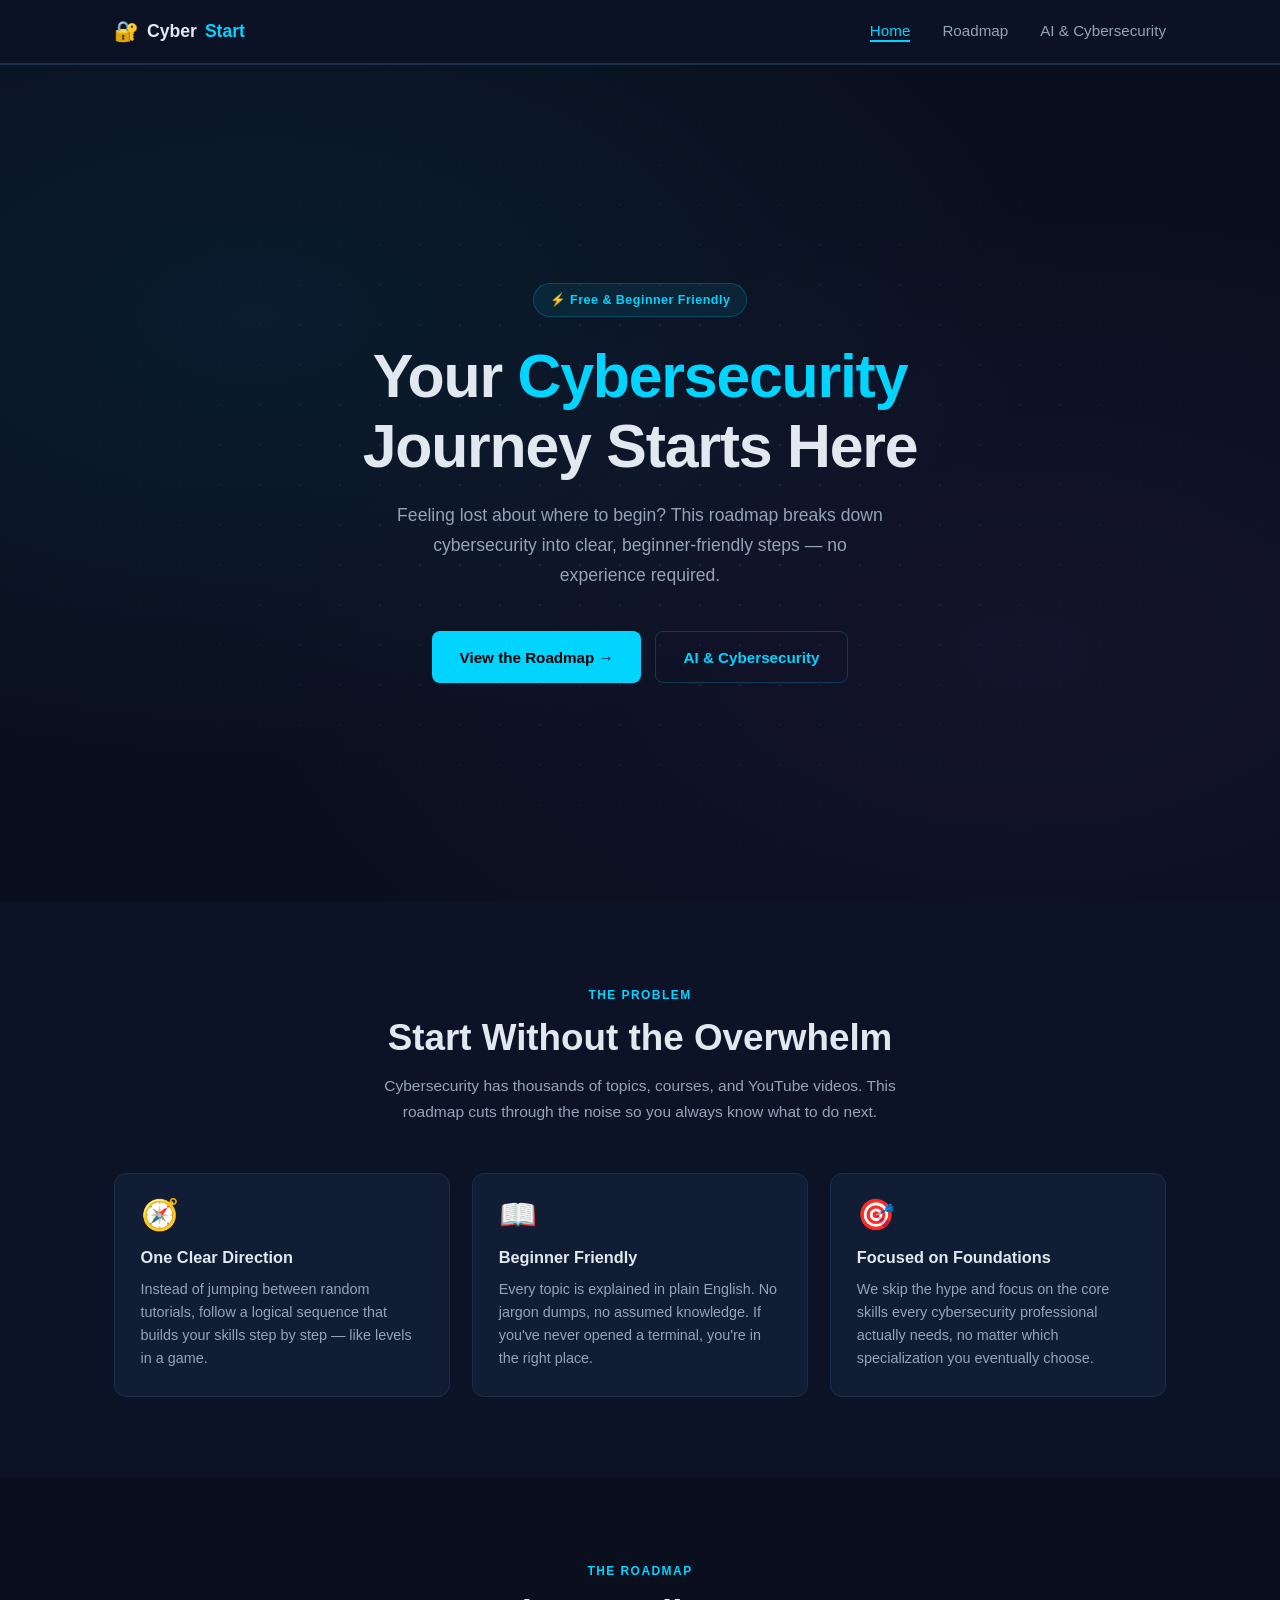
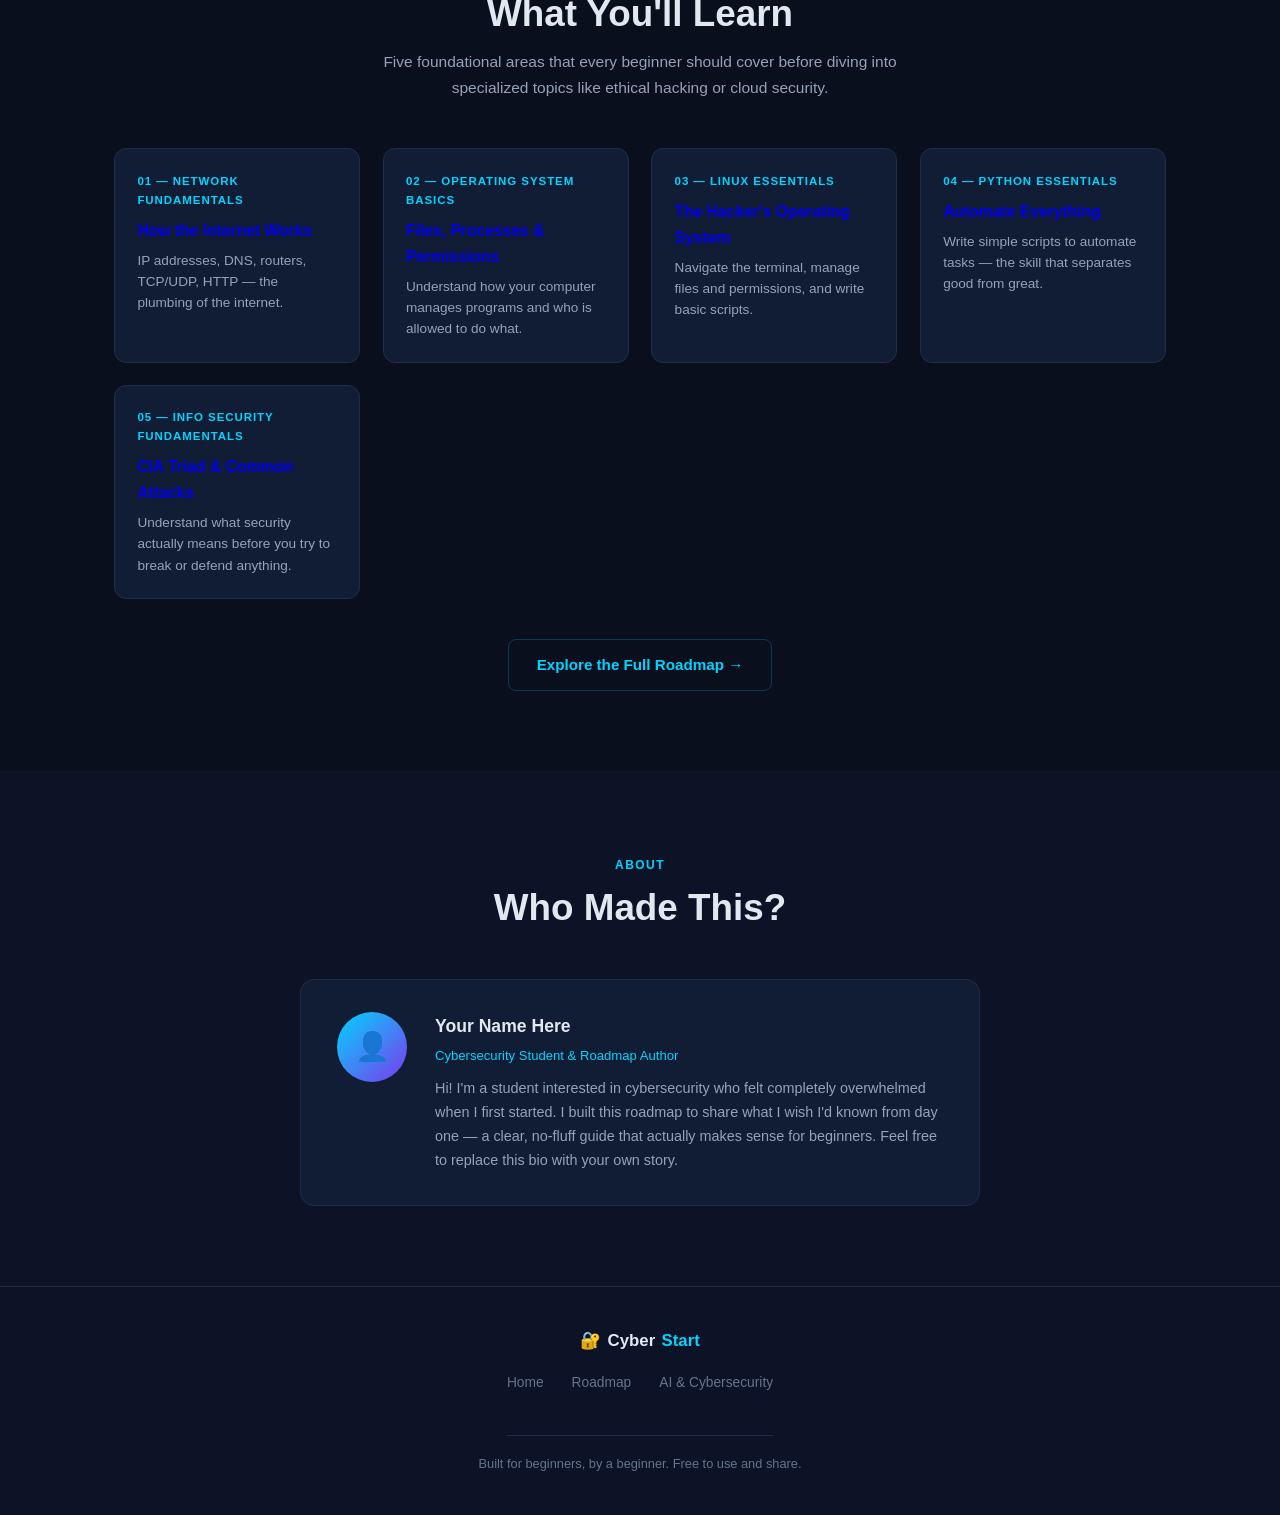
==== index.html @ e7b50ce2 "Add files via upload" ====
<!DOCTYPE html>
<html lang="en">
<head>
  <meta charset="UTF-8" />
  <meta name="viewport" content="width=device-width, initial-scale=1.0" />
  <title>CyberStart — Cybersecurity Roadmap for Beginners</title>
  <meta name="description" content="A free, beginner-friendly cybersecurity roadmap for high school and college students. Learn what to study first, why it matters, and how to get started." />
  <link rel="stylesheet" href="styles.css" />
</head>
<body>

  <!-- =============================================
       NAVIGATION
       Same nav appears on all three pages.
       To change a link, update it here AND in
       roadmap.html and ai-cybersecurity.html.
       ============================================= -->
  <nav>
    <div class="nav-inner">
      <!-- Logo / site name -->
      <a href="index.html" class="nav-logo">
        <span class="icon">🔐</span>
        Cyber<span class="accent">Start</span>
      </a>

      <!-- Desktop navigation links -->
      <ul class="nav-links">
        <li><a href="index.html">Home</a></li>
        <li><a href="roadmap.html">Roadmap</a></li>
        <li><a href="ai-cybersecurity.html">AI &amp; Cybersecurity</a></li>
      </ul>

      <!-- Hamburger button — only visible on mobile -->
      <button class="hamburger" id="hamburger" aria-label="Toggle navigation">
        <span></span>
        <span></span>
        <span></span>
      </button>
    </div>
  </nav>

  <!-- Mobile dropdown menu (toggled by script.js) -->
  <div class="mobile-menu" id="mobile-menu">
    <a href="index.html">Home</a>
    <a href="roadmap.html">Roadmap</a>
    <a href="ai-cybersecurity.html">AI &amp; Cybersecurity</a>
  </div>


  <!-- =============================================
       HERO SECTION
       First thing a visitor sees. Keep the
       headline short and the CTA button obvious.
       ============================================= -->
  <section class="hero">
    <div class="hero-content">

      <!-- Small badge above the heading -->
      <div class="hero-badge">⚡ Free &amp; Beginner Friendly</div>

      <!-- Main heading — .hl adds the blue color to a word -->
      <h1>Your <span class="hl">Cybersecurity</span><br />Journey Starts Here</h1>

      <!-- Subtitle — keep it reassuring, not overwhelming -->
      <p class="subtitle">
        Feeling lost about where to begin? This roadmap breaks down cybersecurity
        into clear, beginner-friendly steps — no experience required.
      </p>

      <!-- Call-to-action buttons -->
      <div class="hero-btns">
        <a href="roadmap.html" class="btn btn-primary">View the Roadmap →</a>
        <a href="ai-cybersecurity.html" class="btn btn-outline">AI &amp; Cybersecurity</a>
      </div>

    </div>
  </section>


  <!-- =============================================
       WHY THIS ROADMAP EXISTS
       Three simple reasons this resource was made.
       ============================================= -->
  <section class="bg-alt">
    <div class="container">

      <div class="sec-header">
        <span class="sec-label">The Problem</span>
        <h2>Start Without the Overwhelm</h2>
        <p>
          Cybersecurity has thousands of topics, courses, and YouTube videos.
          This roadmap cuts through the noise so you always know what to do next.
        </p>
      </div>

      <!-- Three "why" cards in a row (stacks on mobile) -->
      <div class="grid-3">

        <div class="card">
          <span class="card-icon">🧭</span>
          <h3>One Clear Direction</h3>
          <p>
            Instead of jumping between random tutorials, follow a logical sequence
            that builds your skills step by step — like levels in a game.
          </p>
        </div>

        <div class="card">
          <span class="card-icon">📖</span>
          <h3>Beginner Friendly</h3>
          <p>
            Every topic is explained in plain English. No jargon dumps,
            no assumed knowledge. If you've never opened a terminal, you're in
            the right place.
          </p>
        </div>

        <div class="card">
          <span class="card-icon">🎯</span>
          <h3>Focused on Foundations</h3>
          <p>
            We skip the hype and focus on the core skills every cybersecurity
            professional actually needs, no matter which specialization
            you eventually choose.
          </p>
        </div>

      </div>
    </div>
  </section>


  <!-- =============================================
       WHAT YOU'LL LEARN
       Preview of the 5 roadmap topics. Each card
       links to the roadmap page.
       ============================================= -->
  <section>
    <div class="container">

      <div class="sec-header">
        <span class="sec-label">The Roadmap</span>
        <h2>What You'll Learn</h2>
        <p>
          Five foundational areas that every beginner should cover before
          diving into specialized topics like ethical hacking or cloud security.
        </p>
      </div>

      <!-- Five topic preview cards — auto-fit grid -->
      <div class="grid-auto">

        <a href="roadmap.html" class="topic-card">
          <div class="topic-num">01 — Network Fundamentals</div>
          <h3>How the Internet Works</h3>
          <p>IP addresses, DNS, routers, TCP/UDP, HTTP — the plumbing of the internet.</p>
        </a>

        <a href="roadmap.html" class="topic-card">
          <div class="topic-num">02 — Operating System Basics</div>
          <h3>Files, Processes &amp; Permissions</h3>
          <p>Understand how your computer manages programs and who is allowed to do what.</p>
        </a>

        <a href="roadmap.html" class="topic-card">
          <div class="topic-num">03 — Linux Essentials</div>
          <h3>The Hacker's Operating System</h3>
          <p>Navigate the terminal, manage files and permissions, and write basic scripts.</p>
        </a>

        <a href="roadmap.html" class="topic-card">
          <div class="topic-num">04 — Python Essentials</div>
          <h3>Automate Everything</h3>
          <p>Write simple scripts to automate tasks — the skill that separates good from great.</p>
        </a>

        <a href="roadmap.html" class="topic-card">
          <div class="topic-num">05 — Info Security Fundamentals</div>
          <h3>CIA Triad &amp; Common Attacks</h3>
          <p>Understand what security actually means before you try to break or defend anything.</p>
        </a>

      </div>

      <!-- Link to the full roadmap -->
      <div style="text-align:center; margin-top: 2.5rem;">
        <a href="roadmap.html" class="btn btn-outline">Explore the Full Roadmap →</a>
      </div>

    </div>
  </section>


  <!-- =============================================
       ABOUT THE AUTHOR
       Replace the placeholder text below with your
       own name, title, and bio.
       ============================================= -->
  <section class="bg-alt">
    <div class="container">

      <div class="sec-header">
        <span class="sec-label">About</span>
        <h2>Who Made This?</h2>
      </div>

      <div class="about-wrap">
        <div class="about-card">

          <!-- Replace the emoji with a real photo if you want:
               <img src="photo.jpg" alt="Your name" style="width:70px;height:70px;border-radius:50%;" /> -->
          <div class="about-avatar">👤</div>

          <div class="about-info">
            <!-- Replace "Your Name" with your actual name -->
            <h3>Your Name Here</h3>
            <!-- Replace the role below with your own -->
            <span class="about-role">Cybersecurity Student &amp; Roadmap Author</span>
            <!-- Replace this paragraph with your own bio -->
            <p>
              Hi! I'm a student interested in cybersecurity who felt completely overwhelmed
              when I first started. I built this roadmap to share what I wish I'd known
              from day one — a clear, no-fluff guide that actually makes sense for beginners.
              Feel free to replace this bio with your own story.
            </p>
          </div>

        </div>
      </div>

    </div>
  </section>


  <!-- =============================================
       FOOTER
       Same footer appears on all three pages.
       ============================================= -->
  <footer>
    <div class="footer-inner">

      <div class="footer-logo">
        <span class="icon">🔐</span>
        Cyber<span class="accent">Start</span>
      </div>

      <!-- Footer navigation -->
      <nav class="footer-nav" aria-label="Footer navigation">
        <a href="index.html">Home</a>
        <a href="roadmap.html">Roadmap</a>
        <a href="ai-cybersecurity.html">AI &amp; Cybersecurity</a>
      </nav>

      <p class="footer-copy">Built for beginners, by a beginner. Free to use and share.</p>

    </div>
  </footer>

  <!-- Load JavaScript last so the HTML is ready before scripts run -->
  <script src="script.js"></script>

</body>
</html>
---- styles.css ----
/* ============================================================
   CyberStart — Cybersecurity Roadmap for Beginners
   styles.css  |  Shared styles for all three pages
   ============================================================ */

/* --- Color Variables ---
   Change these to easily restyle the whole site */
:root {
  --dark:        #0a0f1e;   /* page background */
  --dark2:       #0d1327;   /* nav / footer / alt sections */
  --card:        #111d35;   /* card backgrounds */
  --border:      #1e2d4a;   /* subtle borders */
  --border-lit:  #2a3f5f;   /* slightly lighter border on hover */
  --blue:        #00d4ff;   /* primary accent (cyan/blue) */
  --blue-dim:    rgba(0, 212, 255, 0.08);
  --blue-border: rgba(0, 212, 255, 0.22);
  --green:       #22c55e;   /* positive / benefits */
  --green-dim:   rgba(34, 197, 94, 0.08);
  --green-border:rgba(34, 197, 94, 0.25);
  --red:         #ef4444;   /* risks / dangers */
  --red-dim:     rgba(239, 68, 68, 0.08);
  --red-border:  rgba(239, 68, 68, 0.25);
  --purple:      #a855f7;   /* AI / special sections */
  --purple-dim:  rgba(168, 85, 247, 0.08);
  --purple-border:rgba(168, 85, 247, 0.25);
  --text:        #e2e8f0;   /* main body text */
  --muted:       #94a3b8;   /* secondary / helper text */
  --dim:         #64748b;   /* tertiary / footnote text */
  --nav-h:       64px;      /* nav bar height */
}

/* --- Reset & Base Styles --- */
*, *::before, *::after { margin: 0; padding: 0; box-sizing: border-box; }
html { scroll-behavior: smooth; }
body {
  font-family: -apple-system, BlinkMacSystemFont, 'Segoe UI', Roboto, Oxygen, Ubuntu, sans-serif;
  background: var(--dark);
  color: var(--text);
  line-height: 1.65;
  font-size: 16px;
}
a { text-decoration: none; }
ul { list-style: none; }
img { max-width: 100%; }

/* ============================================================
   NAVIGATION
   ============================================================ */
nav {
  height: var(--nav-h);
  background: rgba(13, 19, 39, 0.95);
  border-bottom: 1px solid var(--border);
  position: sticky;
  top: 0;
  z-index: 1000;
  backdrop-filter: blur(10px);
}

.nav-inner {
  max-width: 1100px;
  margin: 0 auto;
  padding: 0 1.5rem;
  height: 100%;
  display: flex;
  align-items: center;
  justify-content: space-between;
}

/* Logo */
.nav-logo {
  display: flex;
  align-items: center;
  gap: 0.5rem;
  font-size: 1.1rem;
  font-weight: 700;
  color: var(--text);
}
.nav-logo .icon { color: var(--blue); font-size: 1.25rem; }
.nav-logo .accent { color: var(--blue); }

/* Desktop links */
.nav-links {
  display: flex;
  gap: 2rem;
  align-items: center;
}
.nav-links a {
  color: var(--muted);
  font-size: 0.95rem;
  font-weight: 500;
  transition: color 0.2s;
  position: relative;
  padding-bottom: 3px;
}
/* Animated underline on hover / active */
.nav-links a::after {
  content: '';
  position: absolute;
  left: 0; bottom: 0;
  width: 0; height: 2px;
  background: var(--blue);
  transition: width 0.2s;
}
.nav-links a:hover        { color: var(--text); }
.nav-links a:hover::after { width: 100%; }
.nav-links a.active       { color: var(--blue); }
.nav-links a.active::after{ width: 100%; }

/* Hamburger button — hidden on desktop */
.hamburger {
  display: none;
  flex-direction: column;
  gap: 5px;
  cursor: pointer;
  background: none;
  border: none;
  padding: 6px;
  border-radius: 6px;
  transition: background 0.2s;
}
.hamburger:hover { background: rgba(255,255,255,0.05); }
.hamburger span {
  display: block;
  width: 22px; height: 2px;
  background: var(--text);
  border-radius: 2px;
  transition: all 0.3s;
}
/* Animate to X when open */
.hamburger.active span:nth-child(1) { transform: translateY(7px) rotate(45deg); }
.hamburger.active span:nth-child(2) { opacity: 0; transform: scaleX(0); }
.hamburger.active span:nth-child(3) { transform: translateY(-7px) rotate(-45deg); }

/* Mobile menu — slides down when .open is added via JS */
.mobile-menu {
  background: var(--dark2);
  border-bottom: 1px solid var(--border);
  max-height: 0;
  overflow: hidden;
  transition: max-height 0.32s ease;
}
.mobile-menu.open { max-height: 220px; }
.mobile-menu a {
  display: block;
  padding: 0.85rem 1.5rem;
  color: var(--muted);
  font-size: 0.95rem;
  border-bottom: 1px solid var(--border);
  transition: color 0.2s, background 0.2s;
}
.mobile-menu a:last-child { border-bottom: none; }
.mobile-menu a:hover,
.mobile-menu a.active {
  color: var(--blue);
  background: var(--blue-dim);
}

/* ============================================================
   LAYOUT HELPERS
   ============================================================ */
.container { max-width: 1100px; margin: 0 auto; padding: 0 1.5rem; }
section    { padding: 5rem 1.5rem; }
.bg-alt    { background: var(--dark2); }

/* Section header — used at the top of most sections */
.sec-header { text-align: center; margin-bottom: 3rem; }
.sec-label {
  display: inline-block;
  color: var(--blue);
  font-size: 0.75rem;
  font-weight: 700;
  letter-spacing: 0.12em;
  text-transform: uppercase;
  margin-bottom: 0.6rem;
}
.sec-header h2 {
  font-size: clamp(1.6rem, 3.5vw, 2.3rem);
  font-weight: 700;
  line-height: 1.25;
  margin-bottom: 0.75rem;
}
.sec-header p {
  color: var(--muted);
  max-width: 540px;
  margin: 0 auto;
  font-size: 0.97rem;
}

/* ============================================================
   BUTTONS
   ============================================================ */
.btn {
  display: inline-flex;
  align-items: center;
  gap: 0.45rem;
  padding: 0.78rem 1.7rem;
  border-radius: 8px;
  font-size: 0.95rem;
  font-weight: 600;
  cursor: pointer;
  border: none;
  transition: all 0.2s;
  white-space: nowrap;
}

/* Solid blue button */
.btn-primary { background: var(--blue); color: #000; }
.btn-primary:hover {
  background: #33dbff;
  transform: translateY(-2px);
  box-shadow: 0 8px 24px rgba(0, 212, 255, 0.28);
}

/* Outlined button */
.btn-outline {
  background: transparent;
  color: var(--blue);
  border: 1.5px solid var(--blue-border);
}
.btn-outline:hover {
  background: var(--blue-dim);
  border-color: var(--blue);
  transform: translateY(-2px);
}

/* ============================================================
   HERO SECTION  (index.html only)
   ============================================================ */
.hero {
  min-height: calc(100vh - var(--nav-h));
  display: flex;
  align-items: center;
  justify-content: center;
  text-align: center;
  padding: 5rem 1.5rem;
  position: relative;
  overflow: hidden;
}

/* Radial glow blobs in the background */
.hero::before {
  content: '';
  position: absolute; inset: 0;
  background:
    radial-gradient(ellipse at 20% 30%, rgba(0,212,255,0.07) 0%, transparent 55%),
    radial-gradient(ellipse at 80% 70%, rgba(168,85,247,0.06) 0%, transparent 55%);
  pointer-events: none;
}

/* Subtle dot-grid overlay */
.hero::after {
  content: '';
  position: absolute; inset: 0;
  background-image:
    radial-gradient(rgba(0,212,255,0.12) 1px, transparent 1px);
  background-size: 40px 40px;
  pointer-events: none;
  mask-image: radial-gradient(ellipse at 50% 50%, black 20%, transparent 75%);
  -webkit-mask-image: radial-gradient(ellipse at 50% 50%, black 20%, transparent 75%);
}

.hero-content {
  position: relative;
  z-index: 1;
  max-width: 680px;
  animation: fadeUp 0.65s ease both;
}

@keyframes fadeUp {
  from { opacity: 0; transform: translateY(22px); }
  to   { opacity: 1; transform: translateY(0); }
}

/* Small badge above the heading */
.hero-badge {
  display: inline-flex;
  align-items: center;
  gap: 0.4rem;
  background: var(--blue-dim);
  border: 1px solid var(--blue-border);
  color: var(--blue);
  padding: 0.35rem 1rem;
  border-radius: 100px;
  font-size: 0.78rem;
  font-weight: 600;
  letter-spacing: 0.04em;
  margin-bottom: 1.6rem;
}

.hero h1 {
  font-size: clamp(2.1rem, 6vw, 3.8rem);
  font-weight: 800;
  line-height: 1.15;
  letter-spacing: -0.02em;
  margin-bottom: 1.2rem;
}
.hero h1 .hl { color: var(--blue); } /* highlighted word */

.hero .subtitle {
  font-size: clamp(0.97rem, 2vw, 1.1rem);
  color: var(--muted);
  max-width: 500px;
  margin: 0 auto 2.5rem;
  line-height: 1.7;
}

.hero-btns {
  display: flex;
  gap: 0.9rem;
  justify-content: center;
  flex-wrap: wrap;
}

/* ============================================================
   PAGE HEADER  (roadmap.html & ai-cybersecurity.html)
   ============================================================ */
.page-header {
  padding: 4rem 1.5rem 3.5rem;
  text-align: center;
  background: var(--dark2);
  border-bottom: 1px solid var(--border);
  position: relative;
  overflow: hidden;
}
.page-header::before {
  content: '';
  position: absolute; inset: 0;
  background: radial-gradient(ellipse at 50% 110%, rgba(0,212,255,0.06) 0%, transparent 65%);
  pointer-events: none;
}
.page-header-inner { position: relative; z-index: 1; max-width: 600px; margin: 0 auto; }
.page-header .pg-label {
  display: inline-block;
  color: var(--blue);
  font-size: 0.75rem;
  font-weight: 700;
  letter-spacing: 0.12em;
  text-transform: uppercase;
  margin-bottom: 0.65rem;
}
.page-header h1 {
  font-size: clamp(1.8rem, 4.5vw, 2.8rem);
  font-weight: 800;
  letter-spacing: -0.02em;
  line-height: 1.2;
  margin-bottom: 0.9rem;
}
.page-header p { color: var(--muted); font-size: 0.97rem; line-height: 1.7; }

/* ============================================================
   CARDS  (general purpose)
   ============================================================ */
.card {
  background: var(--card);
  border: 1px solid var(--border);
  border-radius: 12px;
  padding: 1.6rem;
  transition: border-color 0.2s, transform 0.2s, box-shadow 0.2s;
}
.card:hover {
  border-color: var(--border-lit);
  transform: translateY(-3px);
  box-shadow: 0 12px 32px rgba(0,0,0,0.3);
}
.card .card-icon { font-size: 1.9rem; display: block; margin-bottom: 0.9rem; line-height: 1; }
.card h3 { font-size: 1.02rem; font-weight: 600; margin-bottom: 0.45rem; }
.card p  { color: var(--muted); font-size: 0.9rem; line-height: 1.6; }

/* Grid presets */
.grid-3   { display: grid; grid-template-columns: repeat(3,1fr); gap: 1.4rem; }
.grid-2   { display: grid; grid-template-columns: repeat(2,1fr); gap: 1.4rem; }
.grid-auto{ display: grid; grid-template-columns: repeat(auto-fit, minmax(210px,1fr)); gap: 1.4rem; }

/* ============================================================
   TOPIC PREVIEW CARDS  (index.html "What You'll Learn")
   ============================================================ */
.topic-card {
  display: block;
  background: var(--card);
  border: 1px solid var(--border);
  border-radius: 12px;
  padding: 1.4rem;
  transition: border-color 0.2s, transform 0.2s;
}
.topic-card:hover {
  border-color: var(--blue-border);
  transform: translateY(-3px);
}
.topic-num {
  font-size: 0.72rem;
  font-weight: 700;
  color: var(--blue);
  letter-spacing: 0.08em;
  text-transform: uppercase;
  margin-bottom: 0.5rem;
}
.topic-card h3 { font-size: 0.98rem; font-weight: 600; margin-bottom: 0.4rem; }
.topic-card p  { color: var(--muted); font-size: 0.85rem; line-height: 1.55; }

/* ============================================================
   ABOUT CARD  (index.html)
   ============================================================ */
.about-wrap { max-width: 680px; margin: 0 auto; }
.about-card {
  display: flex;
  gap: 1.75rem;
  align-items: flex-start;
  background: var(--card);
  border: 1px solid var(--border);
  border-radius: 14px;
  padding: 2rem 2.25rem;
}
.about-avatar {
  width: 70px; height: 70px;
  border-radius: 50%;
  background: linear-gradient(135deg, var(--blue), #7c3aed);
  display: flex;
  align-items: center;
  justify-content: center;
  font-size: 1.75rem;
  flex-shrink: 0;
}
.about-info h3   { font-size: 1.1rem; font-weight: 700; margin-bottom: 0.2rem; }
.about-role      { color: var(--blue); font-size: 0.82rem; margin-bottom: 0.7rem; display: block; }
.about-info p    { color: var(--muted); font-size: 0.9rem; line-height: 1.65; }

/* ============================================================
   ROADMAP ACCORDION  (roadmap.html)
   ============================================================ */
.roadmap-list { max-width: 780px; margin: 0 auto; }

.rm-card {
  background: var(--card);
  border: 1px solid var(--border);
  border-radius: 12px;
  margin-bottom: 1rem;
  overflow: hidden;
  transition: border-color 0.2s;
}
.rm-card:hover    { border-color: var(--border-lit); }
.rm-card.is-open  { border-color: var(--blue-border); }

/* Clickable header row */
.rm-header {
  display: flex;
  align-items: center;
  justify-content: space-between;
  padding: 1.2rem 1.5rem;
  cursor: pointer;
  user-select: none;
  gap: 1rem;
  transition: background 0.2s;
}
.rm-header:hover { background: rgba(255,255,255,0.02); }

.rm-header-left { display: flex; align-items: center; gap: 1rem; }

/* Numbered circle */
.rm-num {
  width: 36px; height: 36px;
  background: var(--blue-dim);
  border: 1px solid var(--blue-border);
  border-radius: 50%;
  display: flex;
  align-items: center;
  justify-content: center;
  font-size: 0.82rem;
  font-weight: 700;
  color: var(--blue);
  flex-shrink: 0;
}
.rm-title h3    { font-size: 1rem; font-weight: 600; margin-bottom: 0.1rem; }
.rm-title span  { font-size: 0.78rem; color: var(--dim); }

/* Chevron icon — rotates when open */
.rm-chevron {
  color: var(--dim);
  font-size: 0.95rem;
  flex-shrink: 0;
  transition: transform 0.3s, color 0.2s;
}
.rm-card.is-open .rm-chevron { transform: rotate(180deg); color: var(--blue); }

/* Expandable body */
.rm-body {
  max-height: 0;
  overflow: hidden;
  transition: max-height 0.42s ease;
}
.rm-card.is-open .rm-body { max-height: 700px; }

.rm-inner {
  padding: 1.5rem;
  border-top: 1px solid var(--border);
}
.rm-inner > p { color: var(--muted); font-size: 0.9rem; line-height: 1.7; margin-bottom: 1.1rem; }

/* Mini label inside the accordion body */
.rm-label {
  font-size: 0.72rem;
  font-weight: 700;
  letter-spacing: 0.1em;
  text-transform: uppercase;
  color: var(--blue);
  margin-bottom: 0.55rem;
  margin-top: 1.1rem;
}
.rm-label:first-child { margin-top: 0; }

.rm-inner .why-text {
  color: var(--muted);
  font-size: 0.9rem;
  line-height: 1.65;
}

/* Concept pill tags */
.tags {
  display: flex;
  flex-wrap: wrap;
  gap: 0.45rem;
}
.tag {
  background: var(--blue-dim);
  border: 1px solid var(--blue-border);
  color: var(--blue);
  padding: 0.25rem 0.7rem;
  border-radius: 100px;
  font-size: 0.78rem;
  font-weight: 500;
}

/* Next Step box inside accordion */
.next-step {
  display: flex;
  gap: 0.75rem;
  align-items: flex-start;
  background: var(--green-dim);
  border: 1px solid var(--green-border);
  border-radius: 8px;
  padding: 0.9rem 1.1rem;
  margin-top: 1.1rem;
}
.next-step-icon { font-size: 1rem; flex-shrink: 0; line-height: 1.6; }
.next-step p    { color: var(--muted); font-size: 0.86rem; line-height: 1.6; margin: 0; }
.next-step strong { color: var(--green); }

/* ============================================================
   AI PAGE — BENEFIT & RISK CARDS
   ============================================================ */
.benefit-card {
  background: var(--card);
  border: 1px solid var(--border);
  border-left: 3px solid var(--green);
  border-radius: 12px;
  padding: 1.4rem;
  transition: transform 0.2s, box-shadow 0.2s;
}
.benefit-card:hover { transform: translateY(-3px); box-shadow: 0 8px 24px rgba(0,0,0,0.25); }

.risk-card {
  background: var(--card);
  border: 1px solid var(--border);
  border-left: 3px solid var(--red);
  border-radius: 12px;
  padding: 1.4rem;
  transition: transform 0.2s, box-shadow 0.2s;
}
.risk-card:hover { transform: translateY(-3px); box-shadow: 0 8px 24px rgba(0,0,0,0.25); }

.benefit-card .ci, .risk-card .ci { font-size: 1.5rem; display: block; margin-bottom: 0.65rem; line-height: 1; }
.benefit-card h3, .risk-card h3   { font-size: 0.97rem; font-weight: 600; margin-bottom: 0.35rem; }
.benefit-card p,  .risk-card p    { color: var(--muted); font-size: 0.86rem; line-height: 1.6; }

/* AI intro two-column layout */
.ai-intro {
  display: grid;
  grid-template-columns: 1fr 1fr;
  gap: 3rem;
  align-items: center;
  max-width: 900px;
  margin: 0 auto;
}
.ai-intro-text h2  { font-size: clamp(1.4rem, 2.8vw, 1.95rem); font-weight: 700; margin-bottom: 0.85rem; line-height: 1.3; }
.ai-intro-text p   { color: var(--muted); font-size: 0.92rem; line-height: 1.7; margin-bottom: 0.85rem; }
.ai-intro-text p:last-child { margin-bottom: 0; }

/* Highlight items on the right column */
.ai-highlights { display: flex; flex-direction: column; gap: 0.9rem; }
.ai-hi {
  display: flex;
  gap: 0.85rem;
  align-items: flex-start;
  background: var(--card);
  border: 1px solid var(--border);
  border-radius: 10px;
  padding: 0.9rem 1.1rem;
}
.ai-hi .hi-icon { font-size: 1.3rem; line-height: 1; flex-shrink: 0; }
.ai-hi h4  { font-size: 0.88rem; font-weight: 600; margin-bottom: 0.15rem; }
.ai-hi p   { font-size: 0.8rem;  color: var(--muted); line-height: 1.5; }

/* ============================================================
   SKILLS SECTION  (ai-cybersecurity.html)
   ============================================================ */
.skills-center { text-align: center; }
.skills-center > p { color: var(--muted); max-width: 540px; margin: 0 auto 1.75rem; font-size: 0.93rem; }
.skill-tags { display: flex; flex-wrap: wrap; gap: 0.7rem; justify-content: center; }
.skill-tag {
  background: var(--purple-dim);
  border: 1px solid var(--purple-border);
  color: var(--purple);
  padding: 0.45rem 1.1rem;
  border-radius: 100px;
  font-size: 0.86rem;
  font-weight: 500;
  transition: background 0.2s;
}
.skill-tag:hover { background: rgba(168,85,247,0.14); }

/* ============================================================
   CALLOUT / CONCLUSION BOX
   ============================================================ */
.callout {
  background: linear-gradient(135deg, rgba(0,212,255,0.05), rgba(168,85,247,0.05));
  border: 1px solid var(--border-lit);
  border-radius: 16px;
  padding: 3rem 2rem;
  text-align: center;
  max-width: 680px;
  margin: 0 auto;
}
.callout .c-icon    { font-size: 2.4rem; display: block; margin-bottom: 1.1rem; line-height: 1; }
.callout h2         { font-size: clamp(1.35rem, 2.8vw, 1.85rem); font-weight: 700; margin-bottom: 0.9rem; line-height: 1.3; }
.callout p          { color: var(--muted); font-size: 0.92rem; line-height: 1.7; margin-bottom: 0.7rem; }
.callout p:last-of-type { margin-bottom: 1.6rem; }

/* ============================================================
   FOOTER
   ============================================================ */
footer {
  background: var(--dark2);
  border-top: 1px solid var(--border);
  padding: 2.5rem 1.5rem;
}
.footer-inner {
  max-width: 1100px;
  margin: 0 auto;
  display: flex;
  flex-direction: column;
  align-items: center;
  gap: 1.1rem;
  text-align: center;
}
.footer-logo {
  display: flex;
  align-items: center;
  gap: 0.4rem;
  font-size: 1.05rem;
  font-weight: 700;
  color: var(--text);
}
.footer-logo .icon  { color: var(--blue); }
.footer-logo .accent{ color: var(--blue); }
.footer-nav { display: flex; gap: 1.75rem; flex-wrap: wrap; justify-content: center; }
.footer-nav a { color: var(--dim); font-size: 0.86rem; transition: color 0.2s; }
.footer-nav a:hover { color: var(--blue); }
.footer-copy { color: var(--dim); font-size: 0.8rem; }

/* ============================================================
   RESPONSIVE BREAKPOINTS
   ============================================================ */

/* Tablet */
@media (max-width: 900px) {
  .grid-3   { grid-template-columns: repeat(2,1fr); }
  .ai-intro { grid-template-columns: 1fr; gap: 2rem; }
}

/* Mobile */
@media (max-width: 640px) {
  /* Show hamburger, hide desktop nav links */
  .nav-links  { display: none; }
  .hamburger  { display: flex; }

  /* Single-column grids */
  .grid-3, .grid-2 { grid-template-columns: 1fr; }

  section { padding: 3.5rem 1.25rem; }

  .about-card {
    flex-direction: column;
    align-items: center;
    text-align: center;
    padding: 1.6rem;
  }

  .hero-btns          { flex-direction: column; align-items: center; }
  .btn                { width: 100%; justify-content: center; max-width: 280px; }

  .callout { padding: 2rem 1.25rem; }
}

@media (max-width: 400px) {
  .hero { min-height: auto; padding: 4rem 1rem 3.5rem; }
}
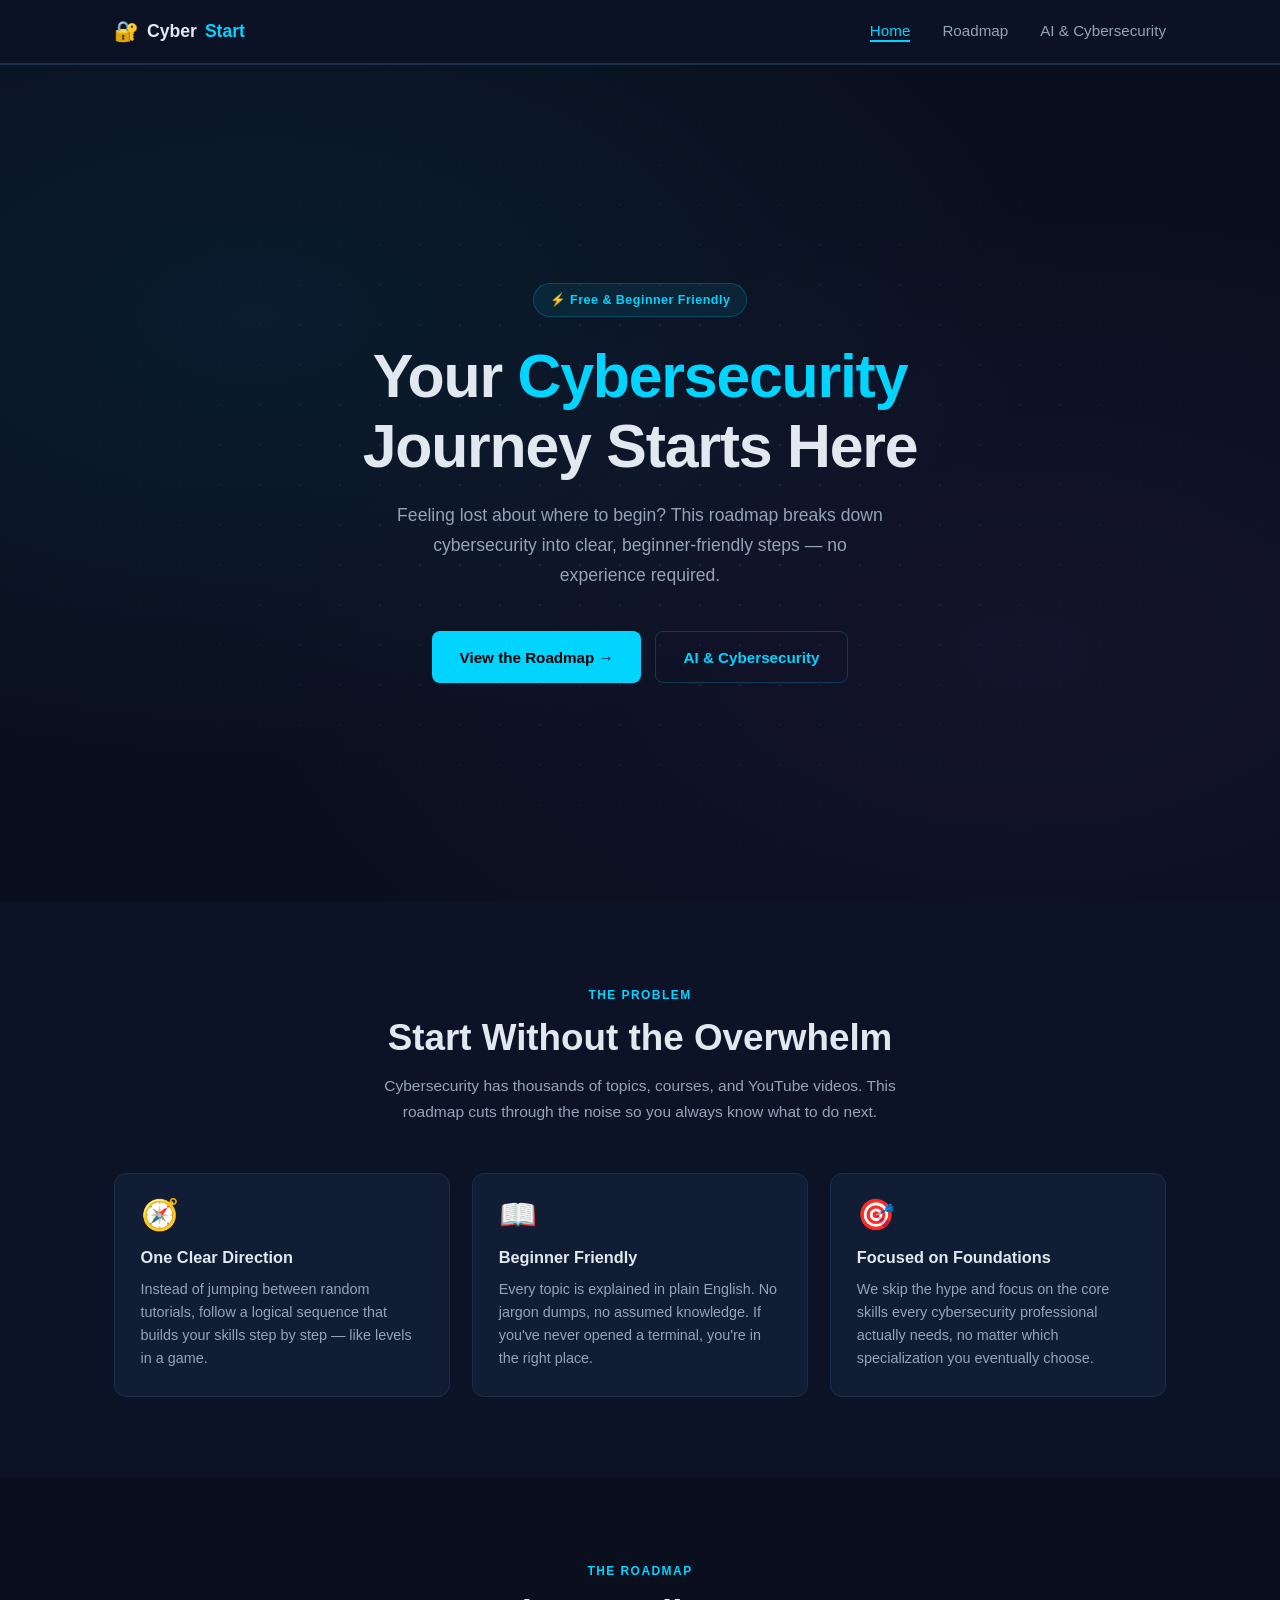
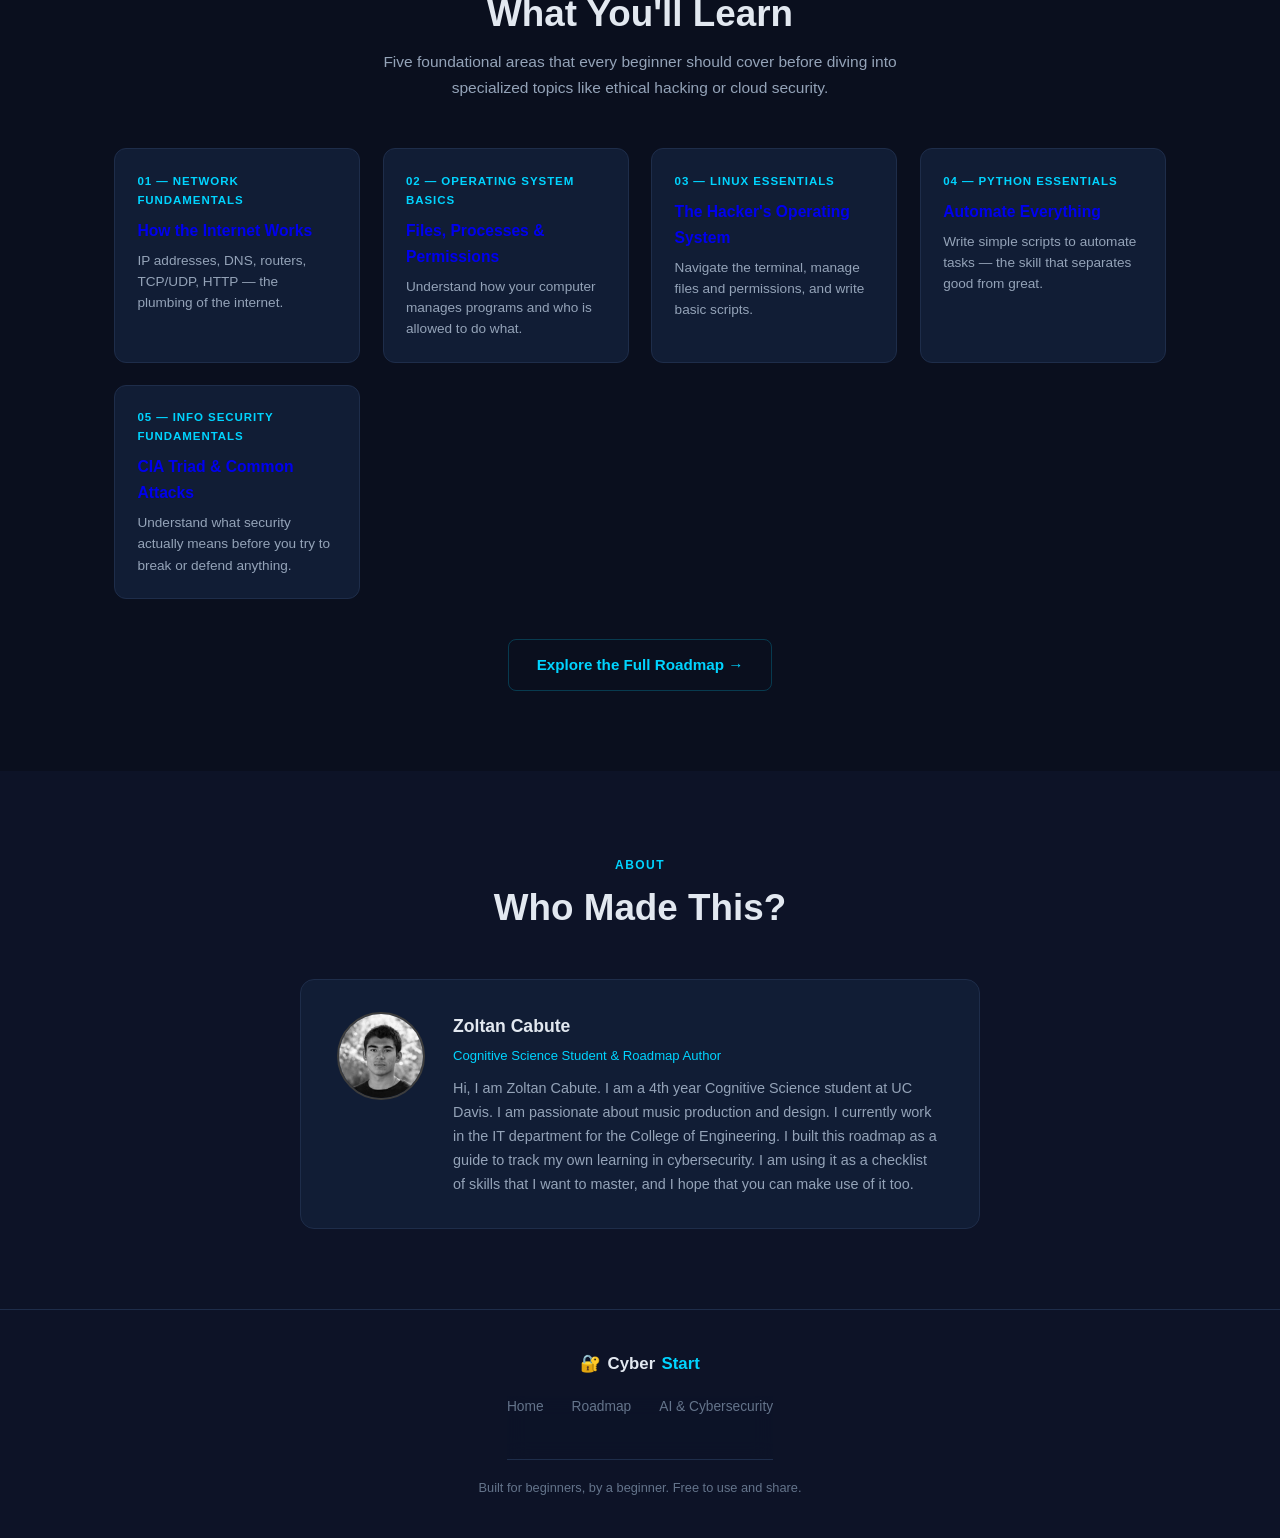
==== commit 2ac5880d: "Add files via upload" ====
--- a/index.html
+++ b/index.html
@@ -207,24 +207,19 @@
       <div class="about-wrap">
         <div class="about-card">
 
-          <!-- Replace the emoji with a real photo if you want:
-               <img src="photo.jpg" alt="Your name" style="width:70px;height:70px;border-radius:50%;" /> -->
-          <div class="about-avatar">👤</div>
+          <img class="about-avatar" src="assets/coeprofile.jpg" alt="Zoltan Cabute" />
 
           <div class="about-info">
-            <!-- Replace "Your Name" with your actual name -->
-            <h3>Your Name Here</h3>
-            <!-- Replace the role below with your own -->
-            <span class="about-role">Cybersecurity Student &amp; Roadmap Author</span>
-            <!-- Replace this paragraph with your own bio -->
+            <h3>Zoltan Cabute</h3>
+            <span class="about-role">Cognitive Science Student &amp; Roadmap Author</span>
             <p>
-              Hi! I'm a student interested in cybersecurity who felt completely overwhelmed
-              when I first started. I built this roadmap to share what I wish I'd known
-              from day one — a clear, no-fluff guide that actually makes sense for beginners.
-              Feel free to replace this bio with your own story.
+              Hi, I am Zoltan Cabute. I am a 4th year Cognitive Science student at UC Davis.
+              I am passionate about music production and design. I currently work in the IT
+              department for the College of Engineering. I built this roadmap as a guide to
+              track my own learning in cybersecurity. I am using it as a checklist of skills
+              that I want to master, and I hope that you can make use of it too.
             </p>
           </div>
-
         </div>
       </div>
 
--- a/styles.css
+++ b/styles.css
@@ -411,13 +411,11 @@
   padding: 2rem 2.25rem;
 }
 .about-avatar {
-  width: 70px; height: 70px;
+  width: 88px; height: 88px;
   border-radius: 50%;
-  background: linear-gradient(135deg, var(--blue), #7c3aed);
-  display: flex;
-  align-items: center;
-  justify-content: center;
-  font-size: 1.75rem;
+  object-fit: cover;
+  filter: grayscale(100%);
+  border: 2px solid var(--border-lit);
   flex-shrink: 0;
 }
 .about-info h3   { font-size: 1.1rem; font-weight: 700; margin-bottom: 0.2rem; }
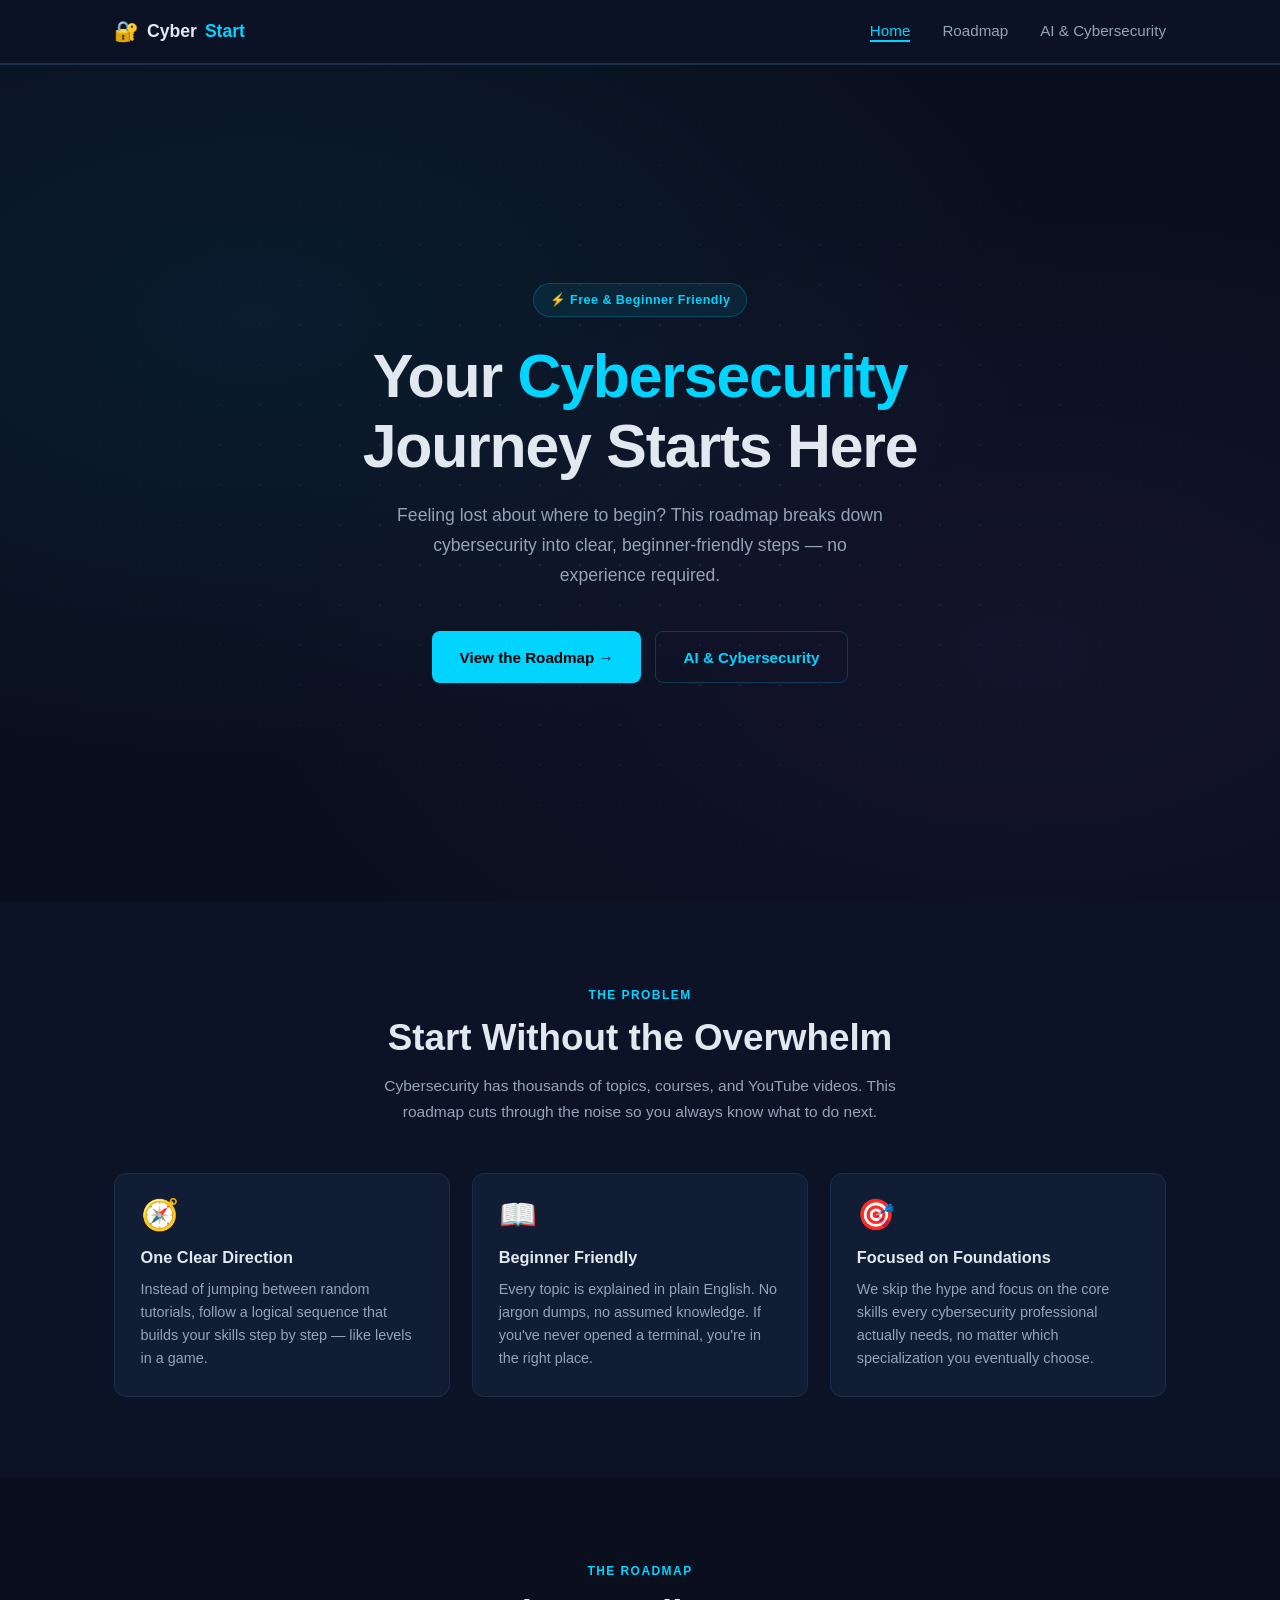
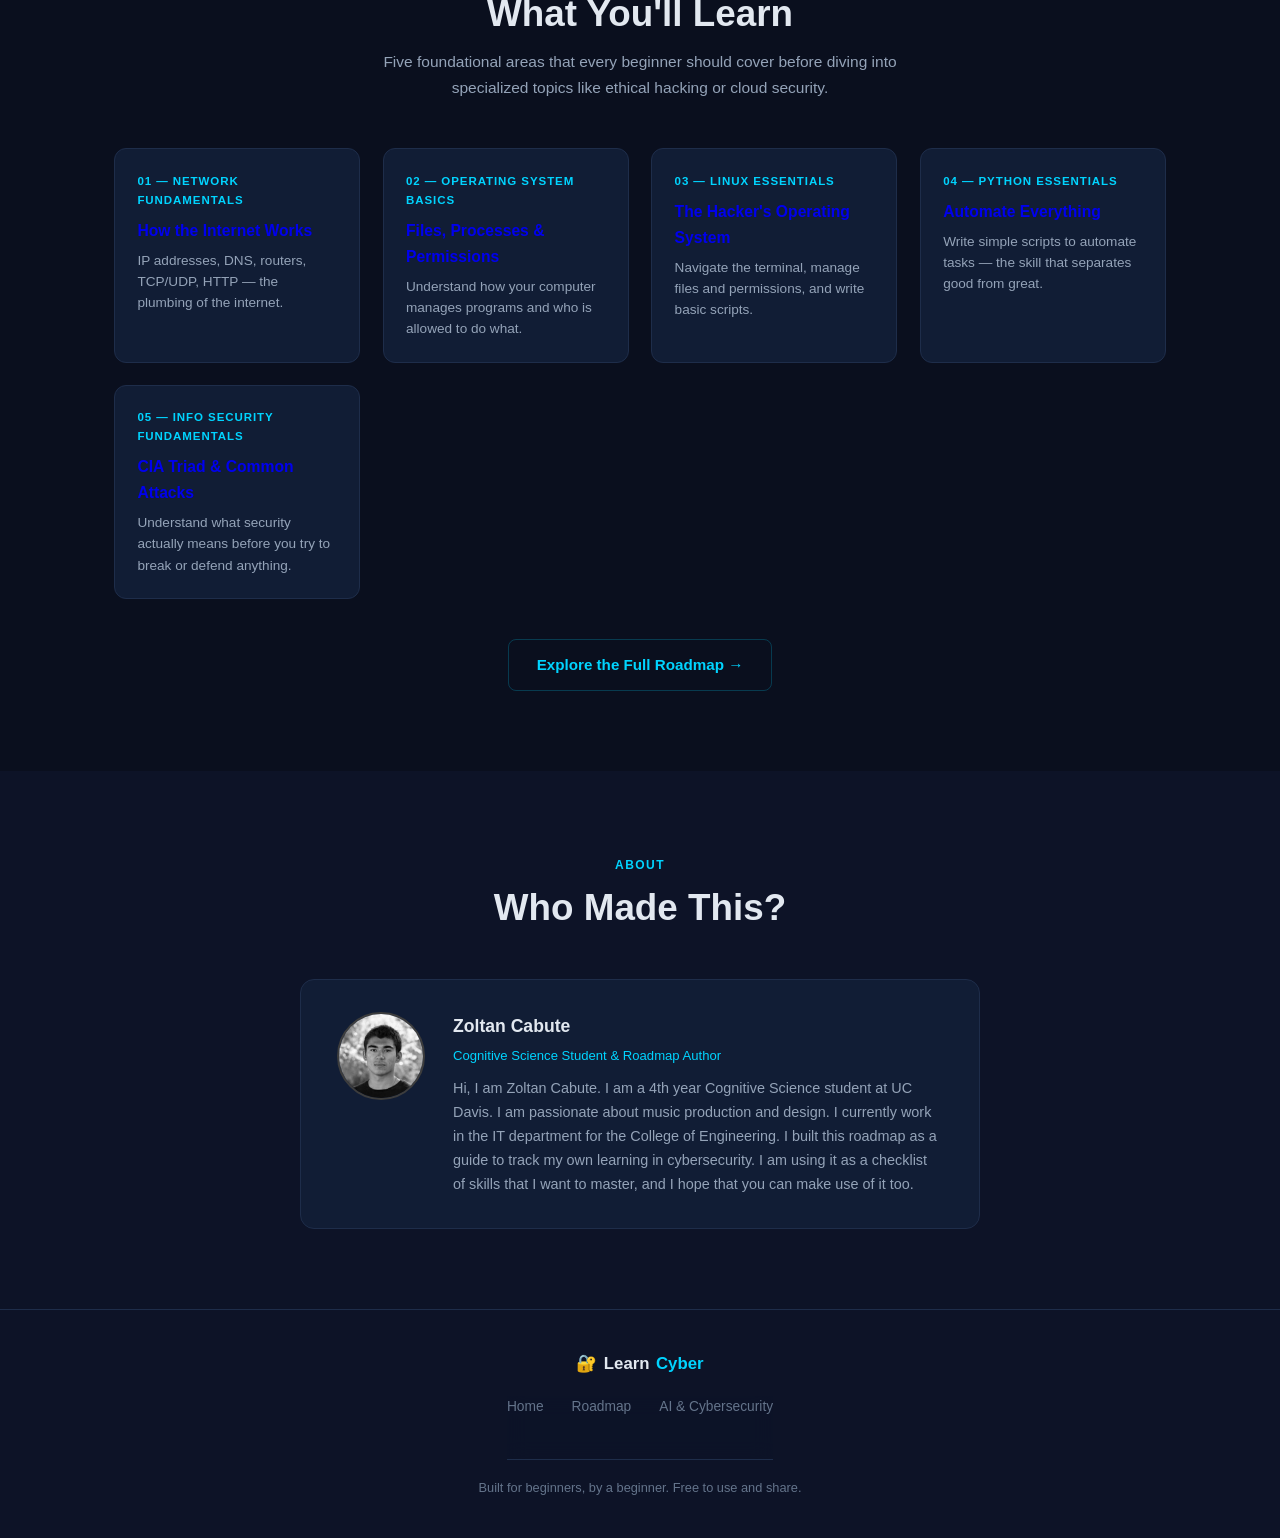
==== commit 479345f6: "Rename CyberStart to LearnCyber in index.html" ====
--- a/index.html
+++ b/index.html
@@ -3,7 +3,7 @@
 <head>
   <meta charset="UTF-8" />
   <meta name="viewport" content="width=device-width, initial-scale=1.0" />
-  <title>CyberStart — Cybersecurity Roadmap for Beginners</title>
+  <title>LearnCyber — Cybersecurity Roadmap for Beginners</title>
   <meta name="description" content="A free, beginner-friendly cybersecurity roadmap for high school and college students. Learn what to study first, why it matters, and how to get started." />
   <link rel="stylesheet" href="styles.css" />
 </head>
@@ -236,7 +236,7 @@
 
       <div class="footer-logo">
         <span class="icon">🔐</span>
-        Cyber<span class="accent">Start</span>
+        Learn<span class="accent">Cyber</span>
       </div>
 
       <!-- Footer navigation -->
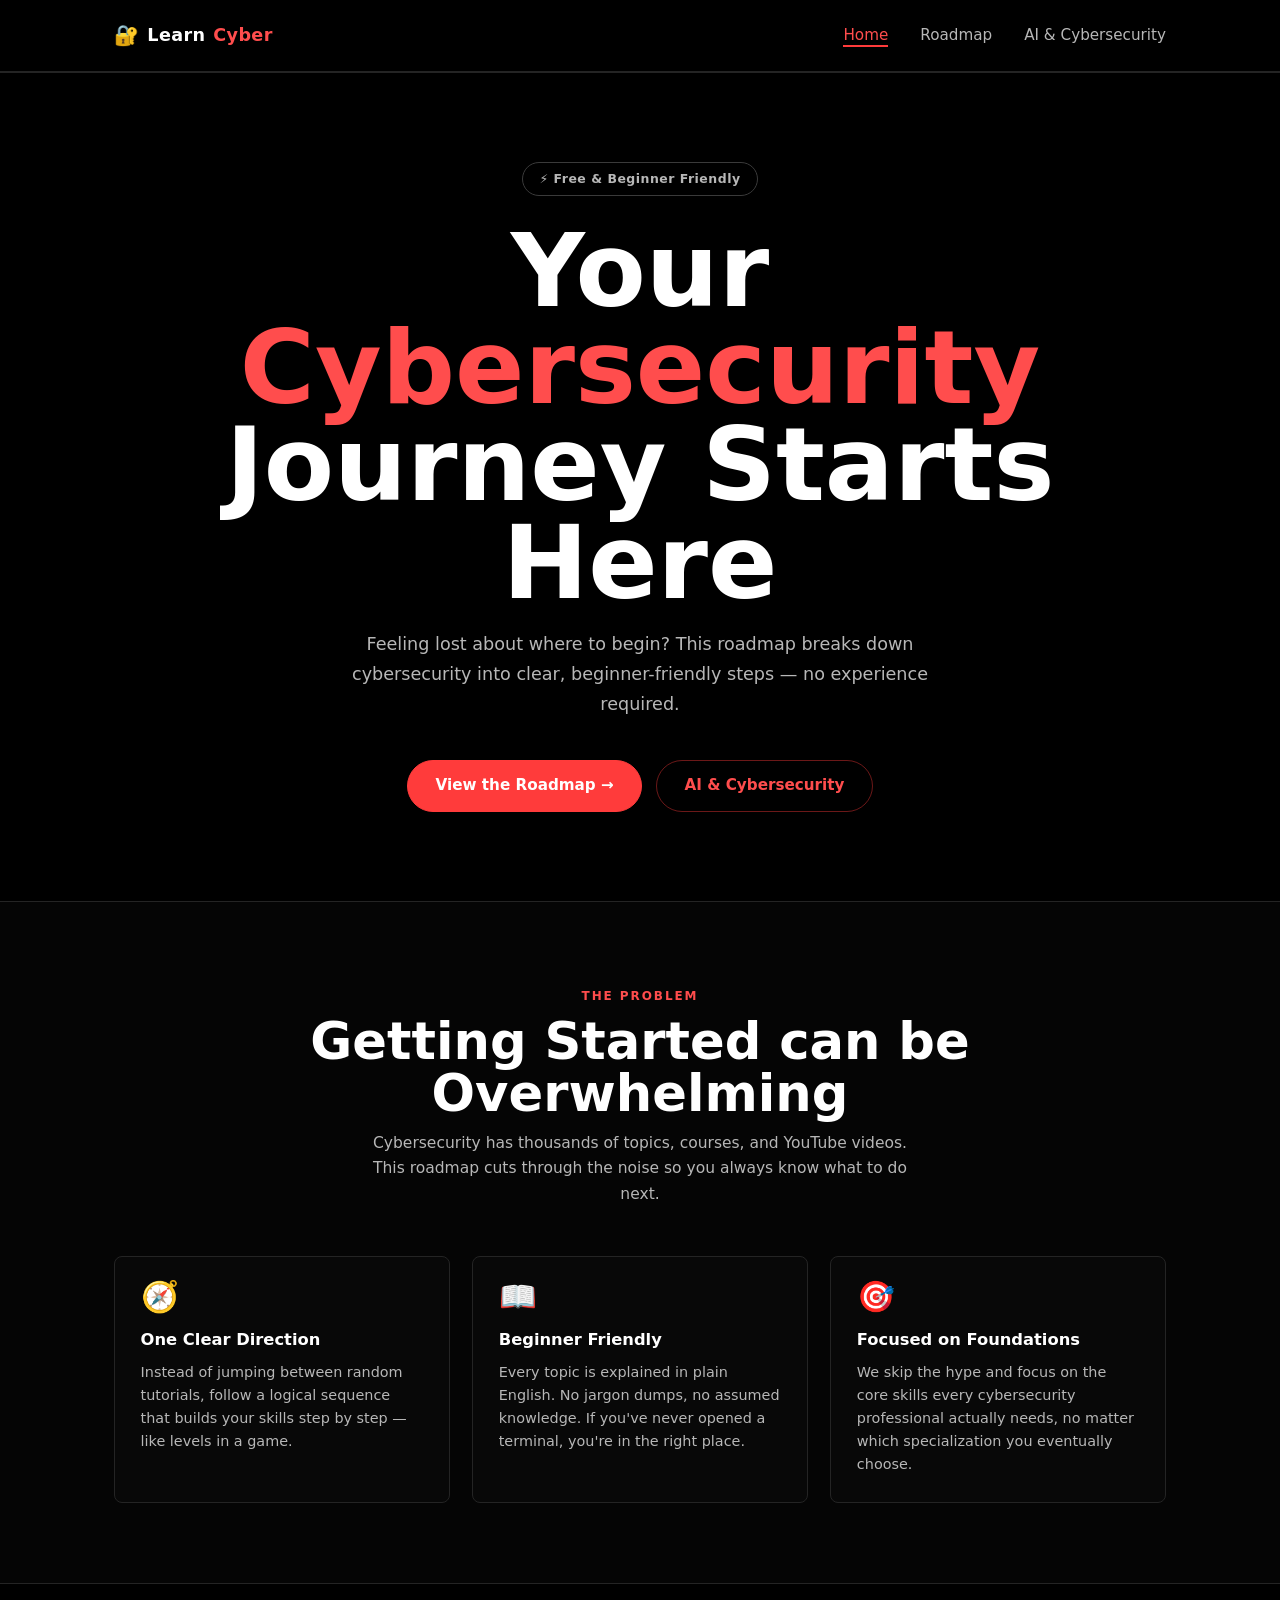
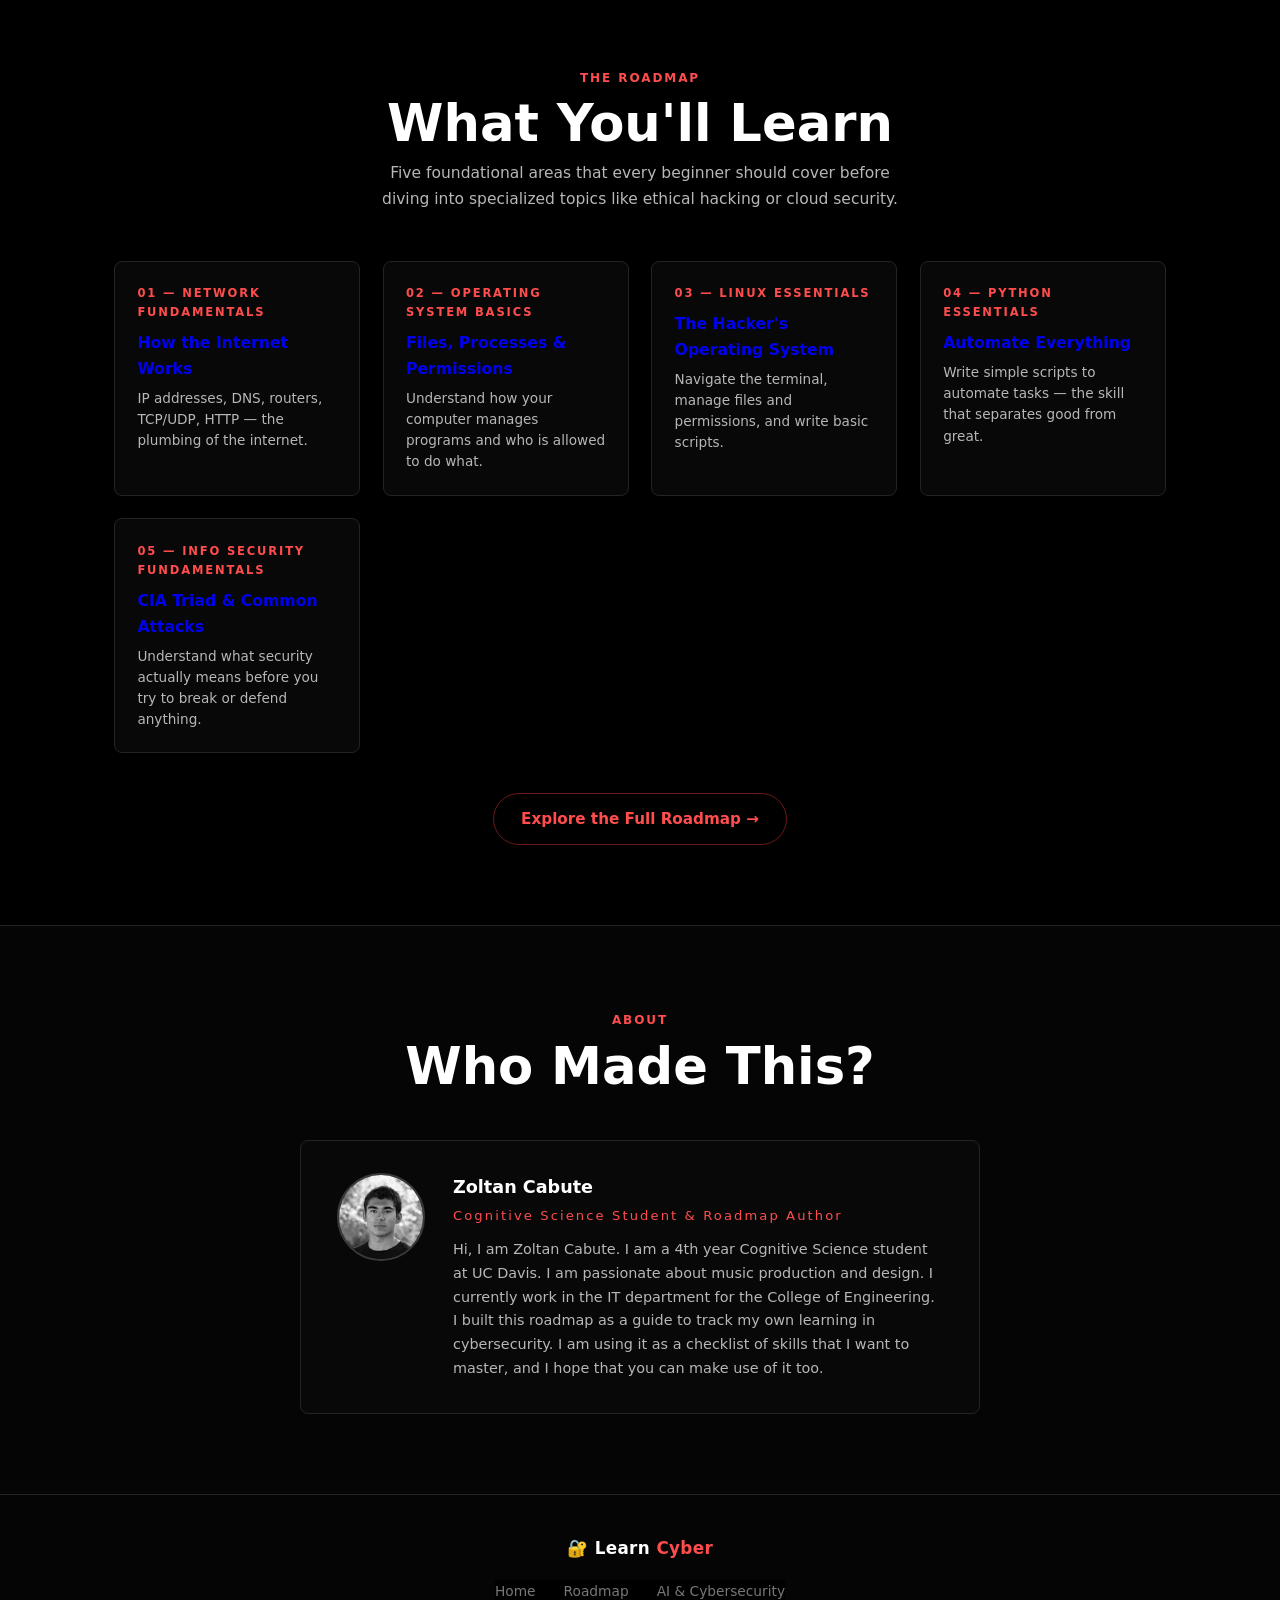
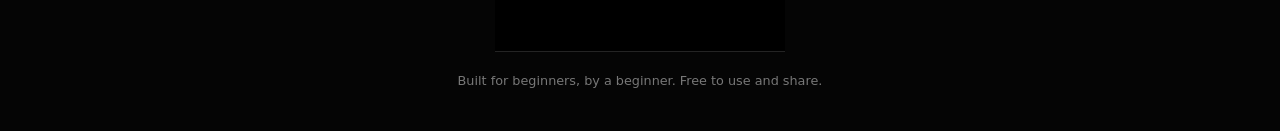
==== commit 4d4b91f5: "changed everything to cyberlearn" ====
--- a/index.html
+++ b/index.html
@@ -20,7 +20,7 @@
       <!-- Logo / site name -->
       <a href="index.html" class="nav-logo">
         <span class="icon">🔐</span>
-        Cyber<span class="accent">Start</span>
+        Learn<span class="accent">Cyber</span>
       </a>
 
       <!-- Desktop navigation links -->
@@ -86,7 +86,7 @@
 
       <div class="sec-header">
         <span class="sec-label">The Problem</span>
-        <h2>Start Without the Overwhelm</h2>
+        <h2>Getting Started can be Overwhelming</h2>
         <p>
           Cybersecurity has thousands of topics, courses, and YouTube videos.
           This roadmap cuts through the noise so you always know what to do next.
--- a/styles.css
+++ b/styles.css
@@ -6,27 +6,27 @@
 /* --- Color Variables ---
    Change these to easily restyle the whole site */
 :root {
-  --dark:        #0a0f1e;   /* page background */
-  --dark2:       #0d1327;   /* nav / footer / alt sections */
-  --card:        #111d35;   /* card backgrounds */
-  --border:      #1e2d4a;   /* subtle borders */
-  --border-lit:  #2a3f5f;   /* slightly lighter border on hover */
-  --blue:        #00d4ff;   /* primary accent (cyan/blue) */
-  --blue-dim:    rgba(0, 212, 255, 0.08);
-  --blue-border: rgba(0, 212, 255, 0.22);
-  --green:       #22c55e;   /* positive / benefits */
-  --green-dim:   rgba(34, 197, 94, 0.08);
-  --green-border:rgba(34, 197, 94, 0.25);
-  --red:         #ef4444;   /* risks / dangers */
-  --red-dim:     rgba(239, 68, 68, 0.08);
-  --red-border:  rgba(239, 68, 68, 0.25);
-  --purple:      #a855f7;   /* AI / special sections */
-  --purple-dim:  rgba(168, 85, 247, 0.08);
-  --purple-border:rgba(168, 85, 247, 0.25);
-  --text:        #e2e8f0;   /* main body text */
-  --muted:       #94a3b8;   /* secondary / helper text */
-  --dim:         #64748b;   /* tertiary / footnote text */
-  --nav-h:       64px;      /* nav bar height */
+  --dark:        #000;      /* page background */
+  --dark2:       #050505;   /* nav / footer / alt sections */
+  --card:        #0b0b0b;   /* card backgrounds */
+  --border:      #242424;   /* subtle borders */
+  --border-lit:  #3a3a3a;   /* slightly lighter border on hover */
+  --blue:        #ff3b3b;   /* primary accent */
+  --blue-dim:    rgba(255, 59, 59, 0.1);
+  --blue-border: rgba(255, 59, 59, 0.42);
+  --green:       #fff;      /* positive / benefits */
+  --green-dim:   rgba(255, 255, 255, 0.05);
+  --green-border:rgba(255, 255, 255, 0.28);
+  --red:         #fff;      /* risks / dangers */
+  --red-dim:     rgba(255, 255, 255, 0.05);
+  --red-border:  rgba(255, 255, 255, 0.28);
+  --purple:      #fff;      /* AI / special sections */
+  --purple-dim:  rgba(255, 255, 255, 0.05);
+  --purple-border:rgba(255, 255, 255, 0.28);
+  --text:        #fff;      /* main body text */
+  --muted:       #b7b7b7;   /* secondary / helper text */
+  --dim:         #777;      /* tertiary / footnote text */
+  --nav-h:       72px;      /* nav bar height */
 }
 
 /* --- Reset & Base Styles --- */
@@ -701,3 +701,319 @@
 @media (max-width: 400px) {
   .hero { min-height: auto; padding: 4rem 1rem 3.5rem; }
 }
+
+/* ============================================================
+   CLEAN BLACK THEME OVERRIDES
+   ============================================================ */
+body {
+  background: #000;
+  color: #fff;
+  font-family: Inter, ui-sans-serif, system-ui, -apple-system, BlinkMacSystemFont, "Segoe UI", sans-serif;
+}
+
+nav {
+  background: rgba(0, 0, 0, 0.88);
+  border-bottom-color: var(--border);
+  backdrop-filter: blur(18px);
+}
+
+.nav-logo,
+.footer-logo {
+  letter-spacing: 0.02em;
+}
+
+.nav-logo .icon,
+.footer-logo .icon {
+  filter: none;
+}
+
+.nav-logo .accent,
+.footer-logo .accent,
+.hero h1 .hl {
+  color: #ff4d4d;
+}
+
+.nav-links a {
+  color: var(--muted);
+}
+
+.nav-links a::after {
+  background: #ff3b3b;
+}
+
+.nav-links a:hover,
+.nav-links a.active {
+  color: #ff4d4d;
+}
+
+.hamburger {
+  border: 1px solid transparent;
+}
+
+.hamburger:hover {
+  background: var(--blue-dim);
+  border-color: var(--border);
+}
+
+.mobile-menu {
+  background: #050505;
+  border-bottom-color: var(--border);
+}
+
+.mobile-menu a:hover,
+.mobile-menu a.active {
+  color: #ff4d4d;
+  background: var(--blue-dim);
+}
+
+section {
+  border-top: 1px solid var(--border);
+}
+
+section:first-of-type,
+.hero {
+  border-top: 0;
+}
+
+.bg-alt {
+  background: #050505;
+}
+
+.sec-label,
+.page-header .pg-label,
+.topic-num,
+.rm-label,
+.about-role {
+  color: #ff4d4d;
+  letter-spacing: 0.16em;
+}
+
+.sec-header h2,
+.page-header h1,
+.hero h1,
+.callout h2,
+.ai-intro-text h2 {
+  letter-spacing: 0;
+}
+
+.sec-header h2 {
+  font-size: clamp(2rem, 4vw, 4rem);
+  line-height: 1;
+}
+
+.sec-header p,
+.page-header p,
+.hero .subtitle,
+.card p,
+.topic-card p,
+.about-info p,
+.rm-inner > p,
+.rm-inner .why-text,
+.next-step p,
+.benefit-card p,
+.risk-card p,
+.ai-intro-text p,
+.ai-hi p,
+.skills-center > p,
+.callout p {
+  color: var(--muted);
+}
+
+.btn {
+  border-radius: 999px;
+  min-height: 46px;
+  box-shadow: none;
+}
+
+.btn-primary {
+  background: #ff3b3b;
+  border: 1px solid #ff3b3b;
+  color: #fff;
+}
+
+.btn-primary:hover {
+  background: #ff5a5a;
+  box-shadow: none;
+}
+
+.btn-outline {
+  color: #ff4d4d;
+  border-color: var(--blue-border);
+}
+
+.btn-outline:hover {
+  background: var(--blue-dim);
+  border-color: #ff4d4d;
+}
+
+.hero {
+  background: #000;
+}
+
+.hero::before,
+.hero::after {
+  display: none;
+}
+
+.hero-content {
+  max-width: 860px;
+}
+
+.hero-badge {
+  background: transparent;
+  border-color: var(--border-lit);
+  color: var(--muted);
+}
+
+.hero h1 {
+  font-size: clamp(3rem, 8vw, 7.4rem);
+  line-height: 0.95;
+  font-weight: 760;
+}
+
+.hero .subtitle {
+  max-width: 640px;
+}
+
+.page-header {
+  background: #050505;
+  border-bottom-color: var(--border);
+}
+
+.page-header::before {
+  display: block;
+  background:
+    radial-gradient(ellipse at 50% 110%, rgba(255, 59, 59, 0.22) 0%, transparent 62%),
+    radial-gradient(ellipse at 15% 10%, rgba(255, 255, 255, 0.06) 0%, transparent 42%);
+}
+
+.page-header-inner {
+  max-width: 760px;
+}
+
+.page-header h1 {
+  font-size: clamp(2.6rem, 6vw, 5.4rem);
+  line-height: 0.98;
+  font-weight: 760;
+}
+
+.card,
+.topic-card,
+.about-card,
+.rm-card,
+.benefit-card,
+.risk-card,
+.ai-hi,
+.callout {
+  background: #080808;
+  border-color: var(--border);
+  border-radius: 8px;
+  box-shadow: none;
+}
+
+.card:hover,
+.topic-card:hover,
+.rm-card:hover,
+.benefit-card:hover,
+.risk-card:hover {
+  border-color: var(--border-lit);
+  box-shadow: none;
+}
+
+.card .card-icon,
+.benefit-card .ci,
+.risk-card .ci,
+.ai-hi .hi-icon,
+.callout .c-icon {
+  filter: none;
+}
+
+.topic-card,
+.card,
+.benefit-card,
+.risk-card {
+  min-height: 100%;
+}
+
+.about-avatar {
+  border-color: var(--border-lit);
+}
+
+.rm-card.is-open {
+  border-color: #ff4d4d;
+}
+
+.rm-num {
+  background: #ff3b3b;
+  border-color: #ff3b3b;
+  color: #fff;
+}
+
+.rm-card.is-open .rm-chevron {
+  color: #ff4d4d;
+}
+
+.rm-inner {
+  border-top-color: var(--border);
+}
+
+.tag,
+.skill-tag {
+  background: transparent;
+  border-color: var(--blue-border);
+  color: #ff4d4d;
+}
+
+.tag:hover,
+.skill-tag:hover {
+  background: var(--blue-dim);
+}
+
+.next-step {
+  background: #101010;
+  border-color: var(--border-lit);
+}
+
+.next-step strong {
+  color: #ff4d4d;
+}
+
+.benefit-card,
+.risk-card {
+  border-left-color: #ff3b3b;
+}
+
+.callout {
+  background: #fff;
+  color: #000;
+  border-color: #fff;
+}
+
+.callout p {
+  color: #333;
+}
+
+.callout .btn-primary {
+  background: #ff3b3b;
+  border-color: #ff3b3b;
+  color: #fff;
+}
+
+footer {
+  background: #050505;
+  border-top-color: var(--border);
+}
+
+.footer-nav a:hover {
+  color: #ff4d4d;
+}
+
+@media (max-width: 640px) {
+  .hero h1 {
+    font-size: clamp(2.65rem, 14vw, 4.4rem);
+  }
+
+  .page-header h1 {
+    font-size: clamp(2.2rem, 12vw, 3.6rem);
+  }
+}
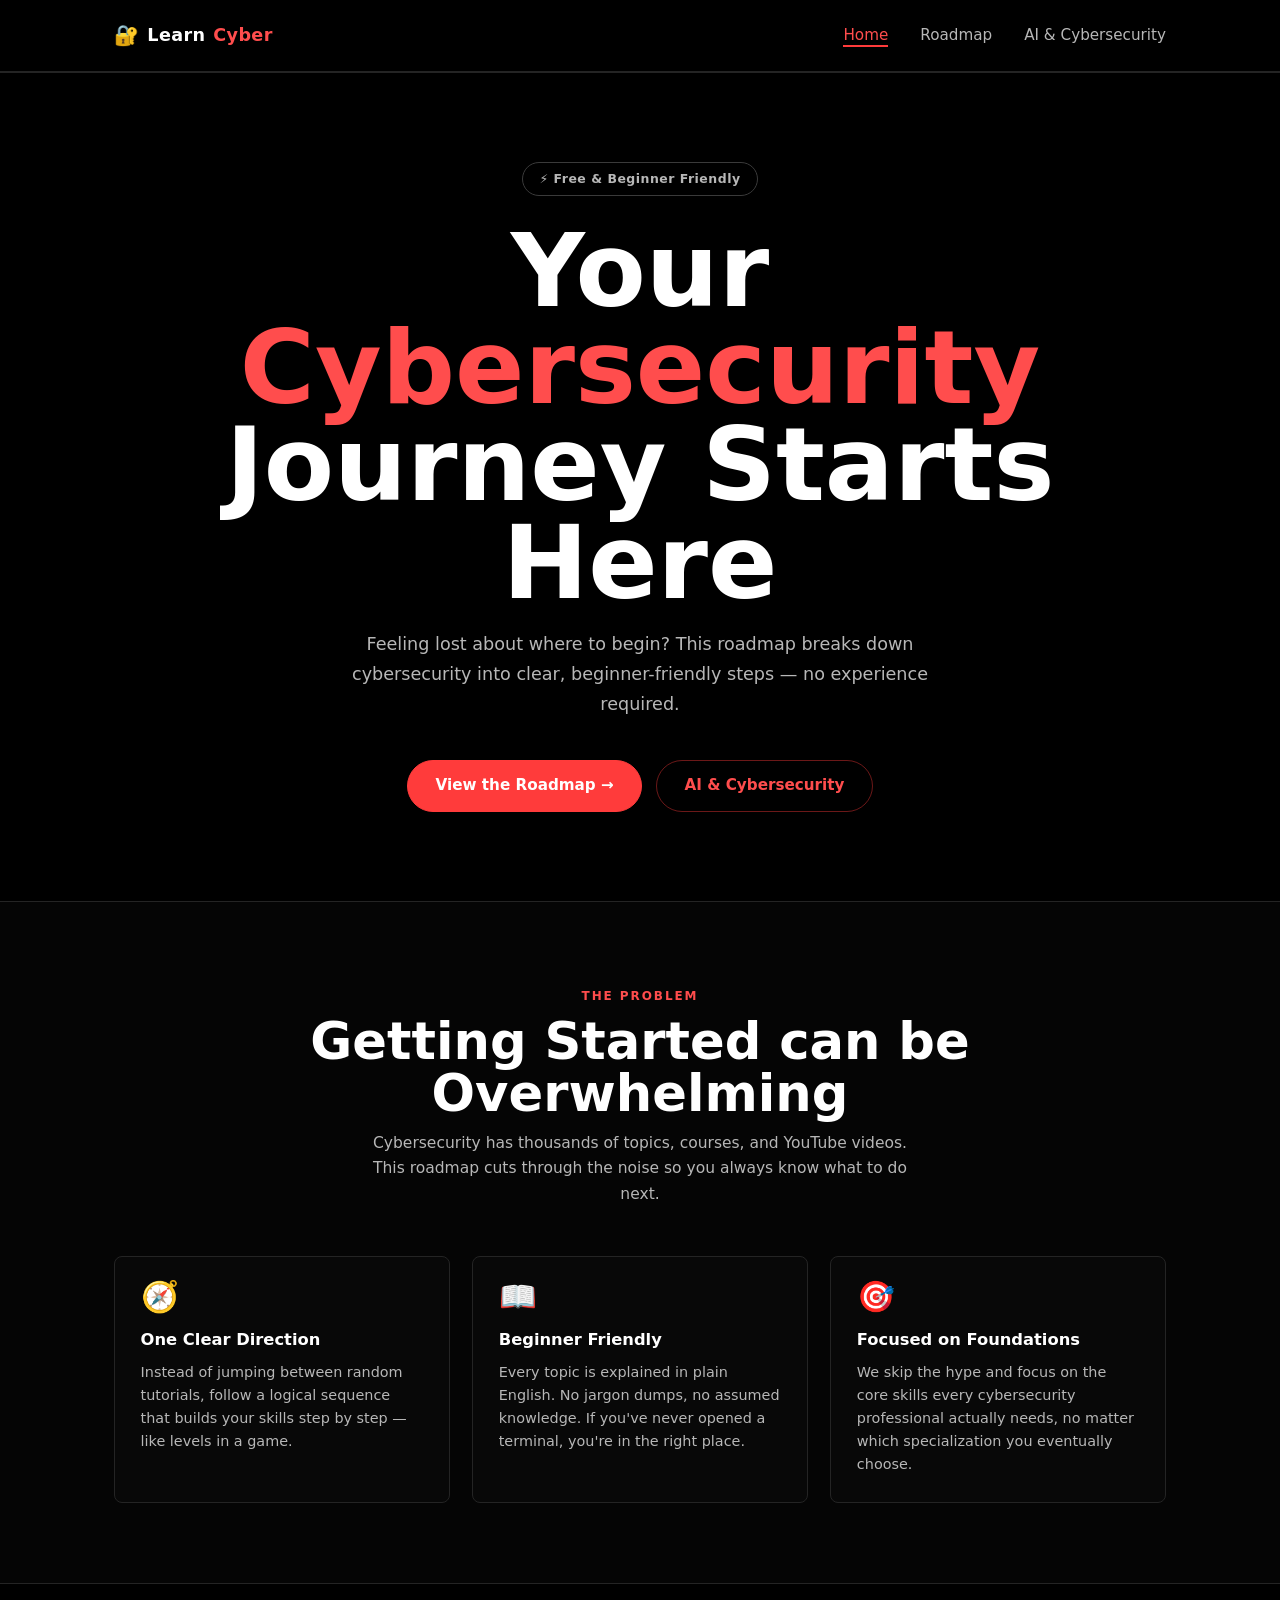
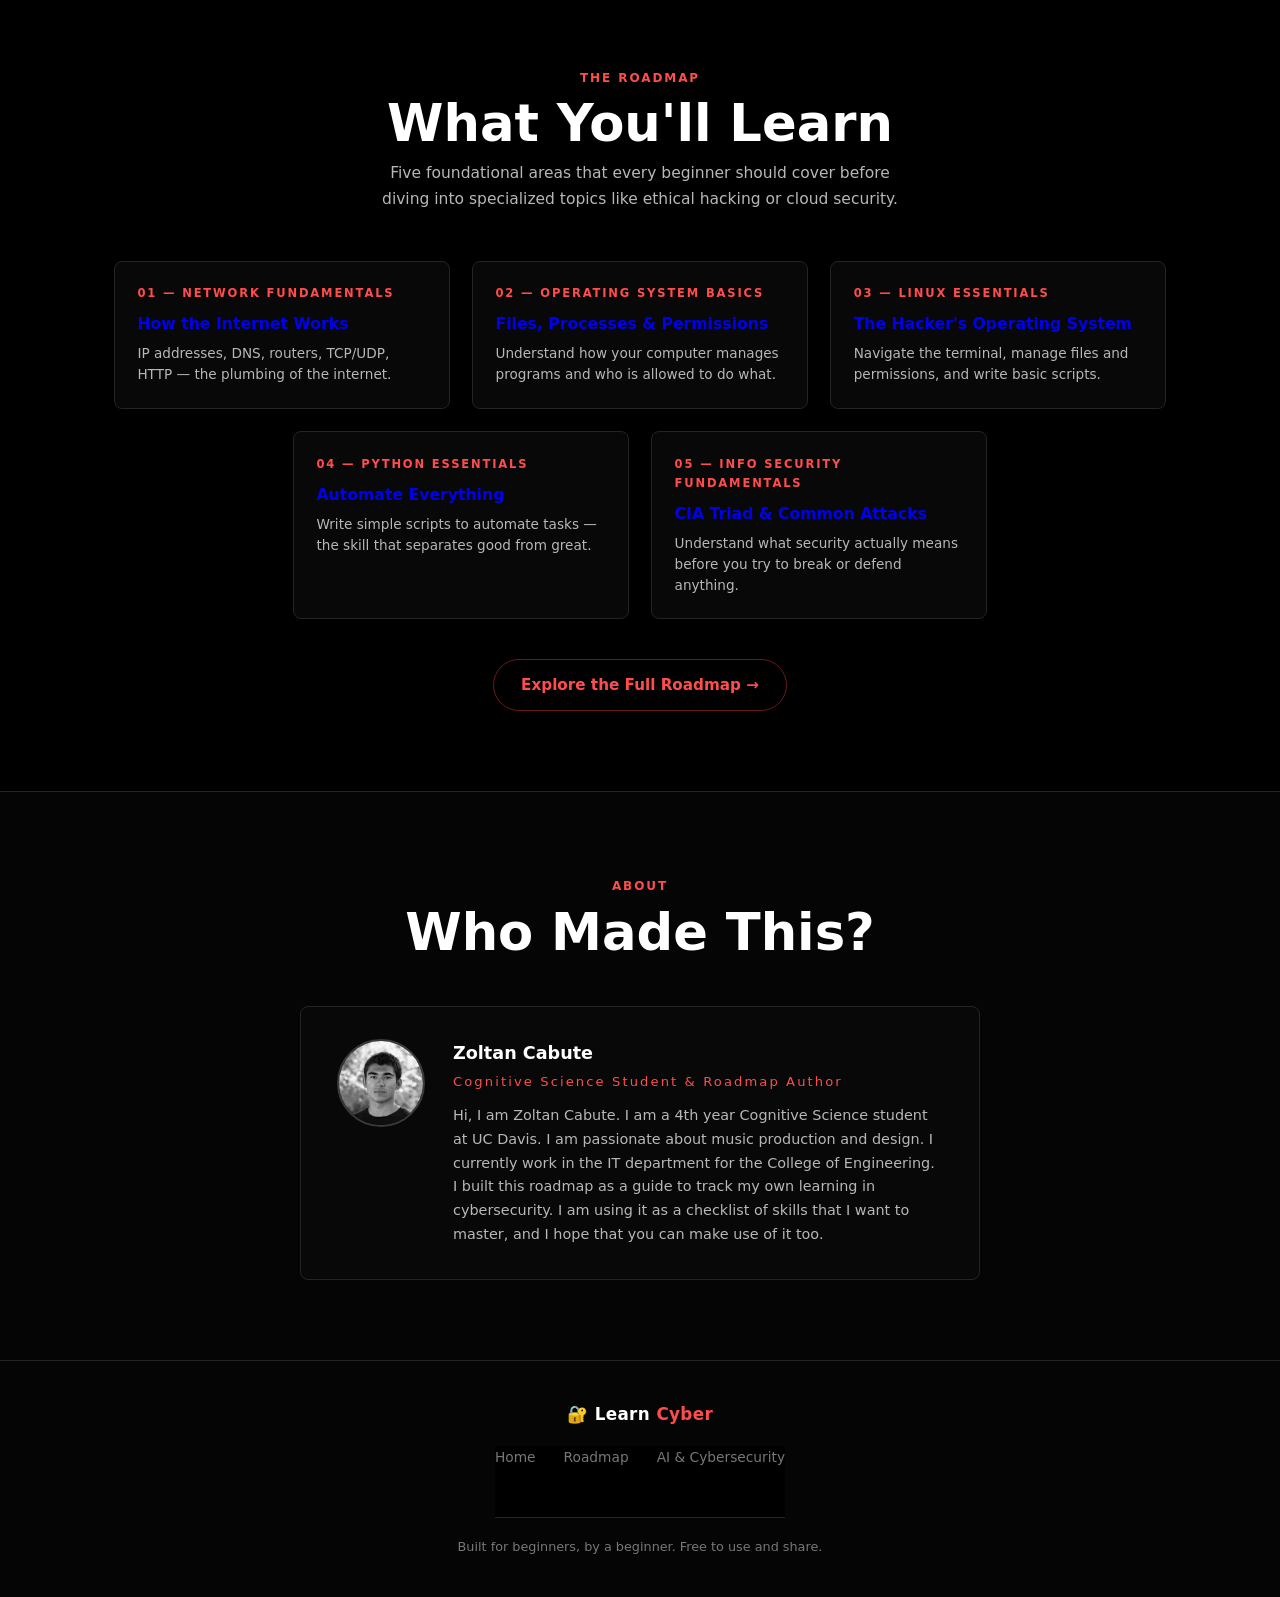
==== commit 6a9f1fa0: "Balance card grids with centered final rows" ====
--- a/index.html
+++ b/index.html
@@ -148,7 +148,7 @@
       </div>
 
       <!-- Five topic preview cards — auto-fit grid -->
-      <div class="grid-auto">
+      <div class="grid-balanced">
 
         <a href="roadmap.html" class="topic-card">
           <div class="topic-num">01 — Network Fundamentals</div>
--- a/styles.css
+++ b/styles.css
@@ -370,6 +370,9 @@
 .grid-3   { display: grid; grid-template-columns: repeat(3,1fr); gap: 1.4rem; }
 .grid-2   { display: grid; grid-template-columns: repeat(2,1fr); gap: 1.4rem; }
 .grid-auto{ display: grid; grid-template-columns: repeat(auto-fit, minmax(210px,1fr)); gap: 1.4rem; }
+.grid-balanced { display: grid; grid-template-columns: repeat(6,1fr); gap: 1.4rem; }
+.grid-balanced > * { grid-column: span 2; }
+.grid-balanced > :nth-last-child(2):nth-child(3n + 1) { grid-column: 2 / span 2; }
 
 /* ============================================================
    TOPIC PREVIEW CARDS  (index.html "What You'll Learn")
@@ -525,6 +528,7 @@
   border-radius: 100px;
   font-size: 0.78rem;
   font-weight: 500;
+  text-decoration: none;
 }
 
 /* Next Step box inside accordion */
@@ -541,6 +545,8 @@
 .next-step-icon { font-size: 1rem; flex-shrink: 0; line-height: 1.6; }
 .next-step p    { color: var(--muted); font-size: 0.86rem; line-height: 1.6; margin: 0; }
 .next-step strong { color: var(--green); }
+.next-step a { color: inherit; text-decoration: underline; text-decoration-color: transparent; transition: text-decoration-color 0.2s; }
+.next-step a:hover { text-decoration-color: currentColor; }
 
 /* ============================================================
    AI PAGE — BENEFIT & RISK CARDS
@@ -671,6 +677,9 @@
 /* Tablet */
 @media (max-width: 900px) {
   .grid-3   { grid-template-columns: repeat(2,1fr); }
+  .grid-balanced { grid-template-columns: repeat(2,1fr); }
+  .grid-balanced > *,
+  .grid-balanced > :nth-last-child(2):nth-child(3n + 1) { grid-column: auto; }
   .ai-intro { grid-template-columns: 1fr; gap: 2rem; }
 }
 
@@ -681,7 +690,7 @@
   .hamburger  { display: flex; }
 
   /* Single-column grids */
-  .grid-3, .grid-2 { grid-template-columns: 1fr; }
+  .grid-3, .grid-2, .grid-balanced { grid-template-columns: 1fr; }
 
   section { padding: 3.5rem 1.25rem; }
 
